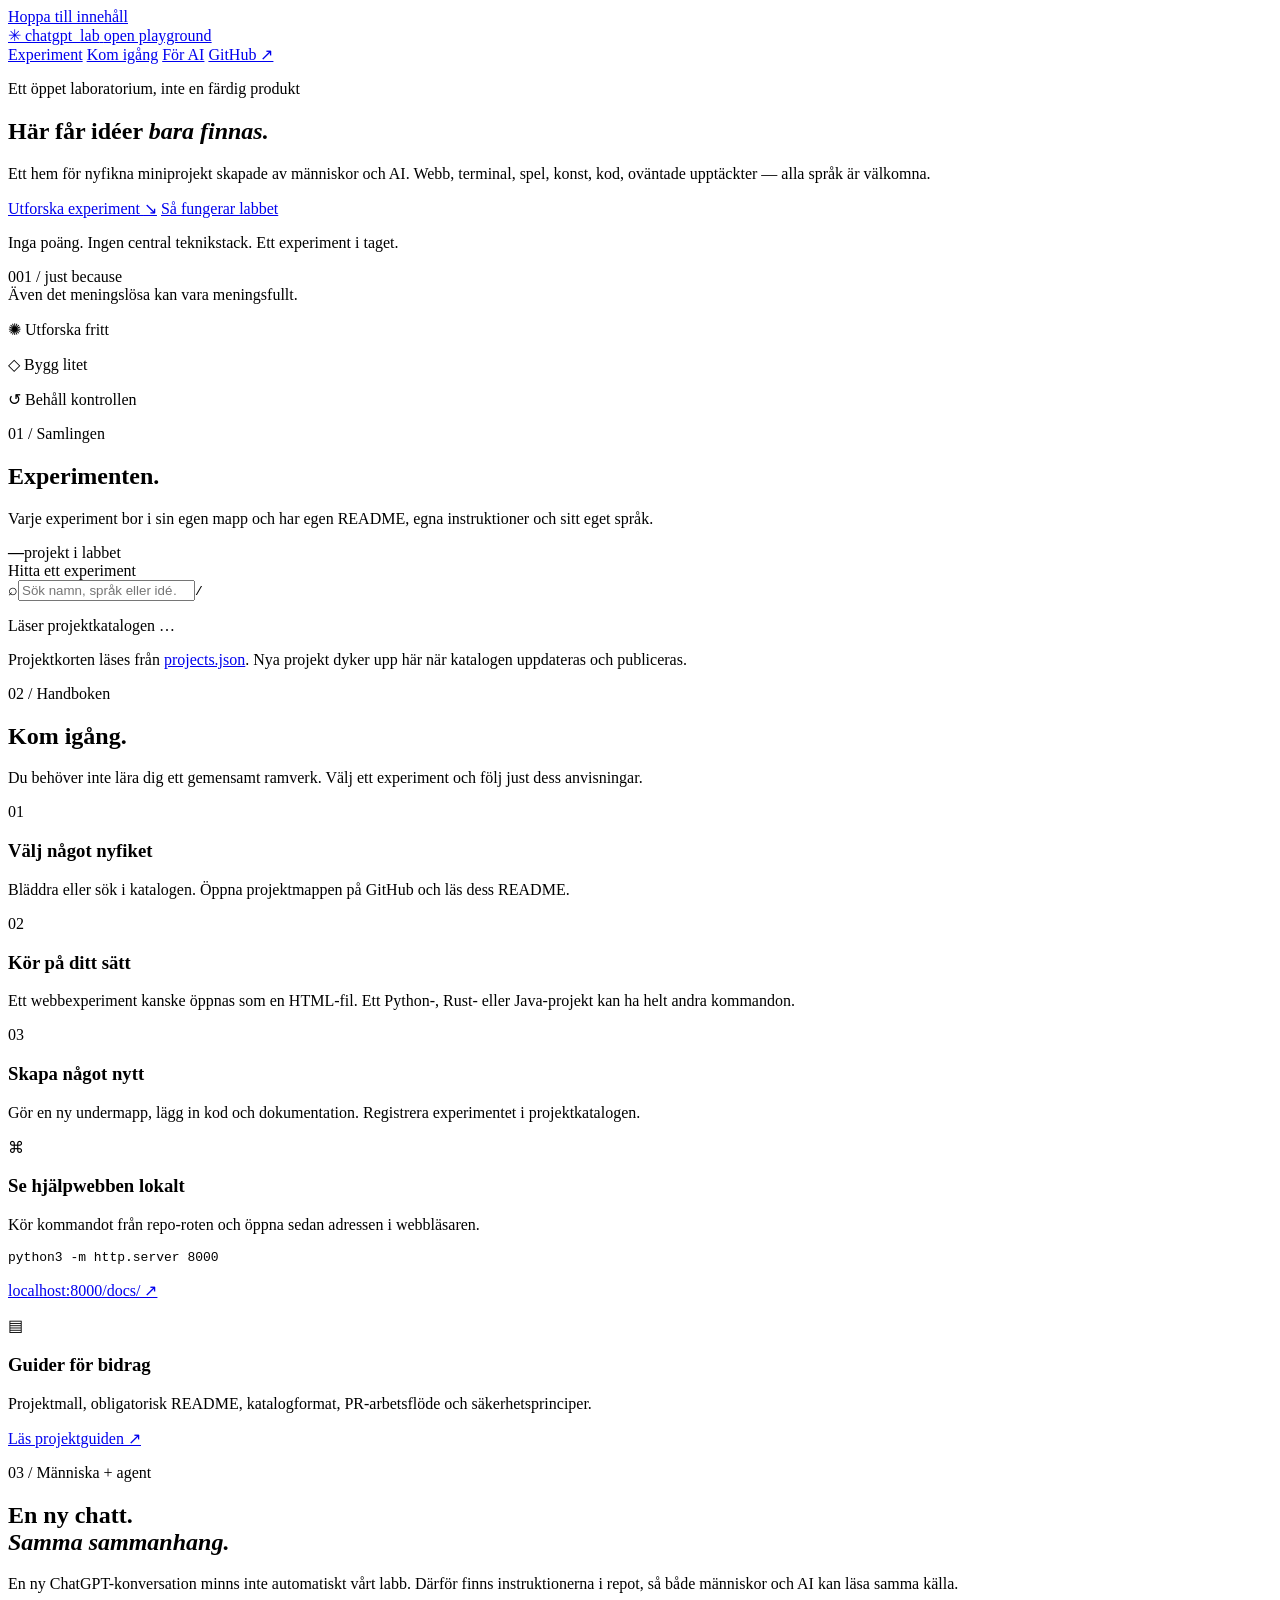
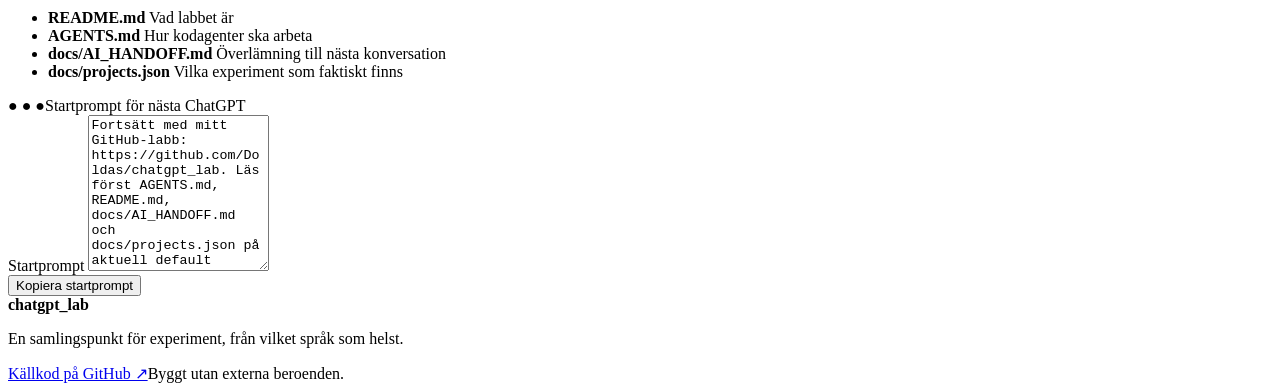
==== docs/index.html @ e45dc949 "Build standalone online help landing page" ====
<!doctype html>
<html lang="sv">
<head>
  <meta charset="utf-8">
  <meta name="viewport" content="width=device-width, initial-scale=1">
  <meta name="description" content="chatgpt_lab: ett öppet laboratorium för lekfulla, språkoberoende småprojekt. Projektkatalog, guider och hjälp för människor och AI.">
  <meta name="theme-color" content="#f9f7f2">
  <title>chatgpt_lab — Experiment, idéer & onlinehjälp</title>
  <link rel="stylesheet" href="./styles.css">
  <script src="./app.js" defer></script>
</head>
<body>
  <a class="skip" href="#main">Hoppa till innehåll</a>
  <header class="site-header">
    <div class="topbar wrap">
      <a class="brand" href="./" aria-label="chatgpt lab, startsidan">
        <span class="brand-icon" aria-hidden="true">✳</span>
        <span>chatgpt<span class="muted">_</span>lab</span>
        <span class="brand-tag">open playground</span>
      </a>
      <nav aria-label="Huvudmeny">
        <a href="#projekt">Experiment</a>
        <a href="#kom-igang">Kom igång</a>
        <a href="#for-ai">För AI</a>
        <a href="https://github.com/Doldas/chatgpt_lab" target="_blank" rel="noopener noreferrer">GitHub ↗</a>
      </nav>
    </div>
  </header>

  <main id="main">
    <section class="hero wrap" aria-labelledby="hero-title">
      <div class="hero-copy">
        <p class="eyebrow"><span class="small-dot"></span> Ett öppet laboratorium, inte en färdig produkt</p>
        <h1 id="hero-title">Här får idéer <em>bara finnas.</em></h1>
        <p class="lead">Ett hem för nyfikna miniprojekt skapade av människor och AI. Webb, terminal, spel, konst, kod, oväntade upptäckter — alla språk är välkomna.</p>
        <div class="hero-actions">
          <a class="button dark" href="#projekt">Utforska experiment <span aria-hidden="true">↘</span></a>
          <a class="button ghost" href="#kom-igang">Så fungerar labbet</a>
        </div>
        <p class="hero-note">Inga poäng. Ingen central teknikstack. Ett experiment i taget.</p>
      </div>
      <div class="hero-art" aria-hidden="true">
        <div class="art-paper">
          <span class="splash s1"></span><span class="splash s2"></span><span class="splash s3"></span>
          <span class="splash s4"></span><span class="splash s5"></span>
          <span class="art-label">001 / just because</span>
        </div>
        <span class="art-caption">Även det meningslösa kan vara meningsfullt.</span>
      </div>
    </section>

    <section class="principles-band" aria-label="Labbets tre principer">
      <div class="wrap principles">
        <p><span aria-hidden="true">✺</span> Utforska fritt</p>
        <p><span aria-hidden="true">◇</span> Bygg litet</p>
        <p><span aria-hidden="true">↺</span> Behåll kontrollen</p>
      </div>
    </section>

    <section id="projekt" class="section wrap" aria-labelledby="projects-title">
      <div class="section-top">
        <div>
          <p class="eyebrow">01 / Samlingen</p>
          <h2 id="projects-title">Experimenten<span class="accent">.</span></h2>
          <p class="section-intro">Varje experiment bor i sin egen mapp och har egen README, egna instruktioner och sitt eget språk.</p>
        </div>
        <div class="project-total"><strong id="project-count">—</strong><span>projekt i labbet</span></div>
      </div>
      <div class="search-area">
        <label for="project-search">Hitta ett experiment</label>
        <div class="search-line"><span aria-hidden="true">⌕</span><input id="project-search" type="search" placeholder="Sök namn, språk eller idé…" autocomplete="off"><kbd>/</kbd></div>
      </div>
      <p id="catalog-status" class="catalog-status" role="status" aria-live="polite">Läser projektkatalogen …</p>
      <div id="project-list" class="project-grid" aria-live="polite"></div>
      <p class="aside-note">Projektkorten läses från <a href="./projects.json">projects.json</a>. Nya projekt dyker upp här när katalogen uppdateras och publiceras.</p>
    </section>

    <section id="kom-igang" class="section cream" aria-labelledby="start-title">
      <div class="wrap">
        <p class="eyebrow">02 / Handboken</p>
        <h2 id="start-title">Kom igång<span class="accent">.</span></h2>
        <p class="section-intro">Du behöver inte lära dig ett gemensamt ramverk. Välj ett experiment och följ just dess anvisningar.</p>
        <div class="steps">
          <article class="step"><span class="step-number">01</span><h3>Välj något nyfiket</h3><p>Bläddra eller sök i katalogen. Öppna projektmappen på GitHub och läs dess README.</p></article>
          <article class="step"><span class="step-number">02</span><h3>Kör på ditt sätt</h3><p>Ett webbexperiment kanske öppnas som en HTML-fil. Ett Python-, Rust- eller Java-projekt kan ha helt andra kommandon.</p></article>
          <article class="step"><span class="step-number">03</span><h3>Skapa något nytt</h3><p>Gör en ny undermapp, lägg in kod och dokumentation. Registrera experimentet i projektkatalogen.</p></article>
        </div>
        <div class="help-panels">
          <div class="help-panel">
            <div class="panel-symbol">⌘</div>
            <h3>Se hjälpwebben lokalt</h3>
            <p>Kör kommandot från repo-roten och öppna sedan adressen i webbläsaren.</p>
            <pre><code>python3 -m http.server 8000</code></pre>
            <p><a href="http://localhost:8000/docs/">localhost:8000/docs/ ↗</a></p>
          </div>
          <div class="help-panel">
            <div class="panel-symbol">▤</div>
            <h3>Guider för bidrag</h3>
            <p>Projektmall, obligatorisk README, katalogformat, PR-arbetsflöde och säkerhetsprinciper.</p>
            <a class="text-link" href="https://github.com/Doldas/chatgpt_lab/blob/master/docs/PROJECT_GUIDE.md" target="_blank" rel="noopener noreferrer">Läs projektguiden ↗</a>
          </div>
        </div>
      </div>
    </section>

    <section id="for-ai" class="section wrap ai-section" aria-labelledby="ai-title">
      <div>
        <p class="eyebrow">03 / Människa + agent</p>
        <h2 id="ai-title">En ny chatt.<br><em>Samma sammanhang.</em></h2>
        <p class="section-intro">En ny ChatGPT-konversation minns inte automatiskt vårt labb. Därför finns instruktionerna i repot, så både människor och AI kan läsa samma källa.</p>
        <ul class="read-list">
          <li><strong>README.md</strong> <span>Vad labbet är</span></li>
          <li><strong>AGENTS.md</strong> <span>Hur kodagenter ska arbeta</span></li>
          <li><strong>docs/AI_HANDOFF.md</strong> <span>Överlämning till nästa konversation</span></li>
          <li><strong>docs/projects.json</strong> <span>Vilka experiment som faktiskt finns</span></li>
        </ul>
      </div>
      <div class="prompt-panel">
        <div class="prompt-header"><span class="prompt-lights" aria-hidden="true">● ● ●</span><span>Startprompt för nästa ChatGPT</span></div>
        <label class="sr-only" for="agent-prompt">Startprompt</label>
        <textarea id="agent-prompt" rows="10" readonly>Fortsätt med mitt GitHub-labb: https://github.com/Doldas/chatgpt_lab. Läs först AGENTS.md, README.md, docs/AI_HANDOFF.md och docs/projects.json på aktuell default branch. Inspektera relevanta projekt och öppna PR:er innan du ändrar något. Följ labbets projektstruktur, håll experiment isolerade och uppdatera projektkatalogen om du lägger till ett experiment. Arbeta i egen branch och PR; merge inte automatiskt.</textarea>
        <div class="prompt-actions"><button type="button" id="copy-prompt" class="button dark">Kopiera startprompt</button><span id="copy-status" role="status" aria-live="polite"></span></div>
      </div>
    </section>
  </main>

  <footer class="footer"><div class="wrap footer-inner"><div><strong>chatgpt_lab</strong><p>En samlingspunkt för experiment, från vilket språk som helst.</p></div><div><a href="https://github.com/Doldas/chatgpt_lab">Källkod på GitHub ↗</a><span>Byggt utan externa beroenden.</span></div></div></footer>
</body></html>
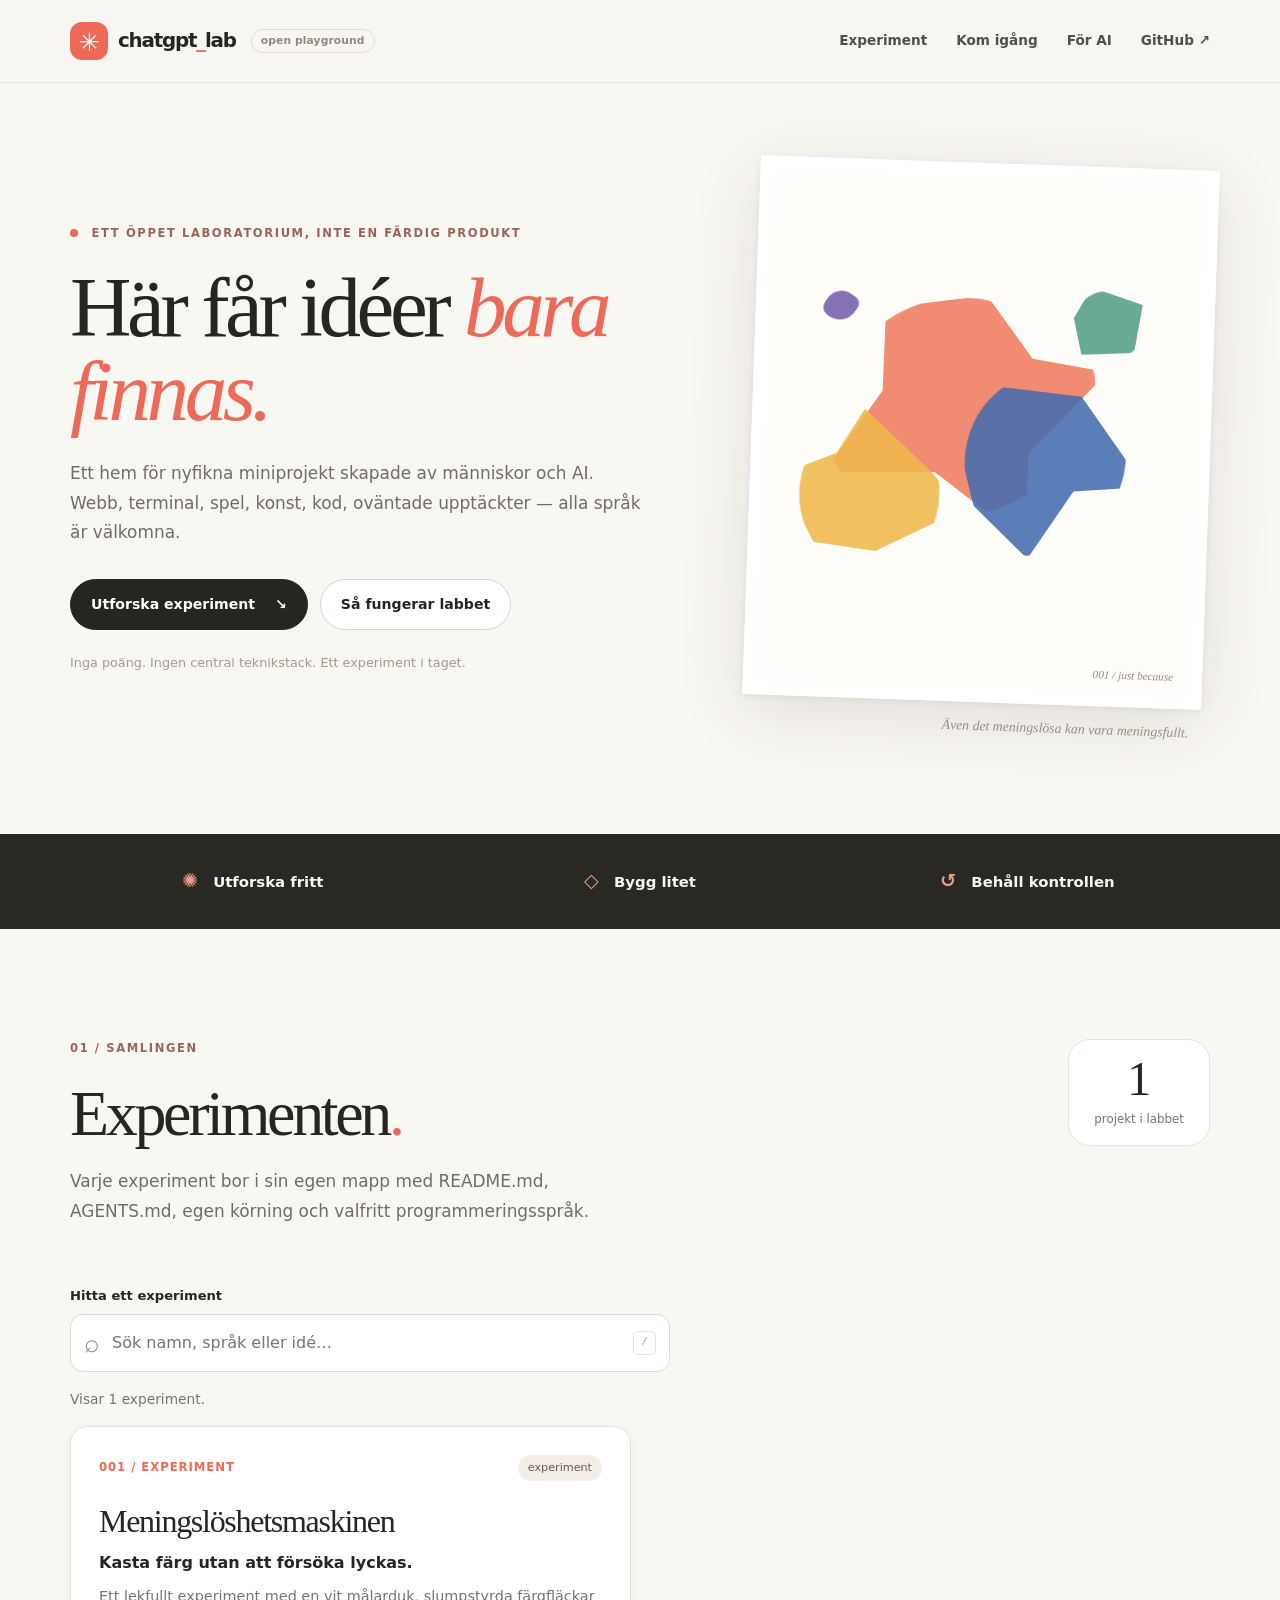
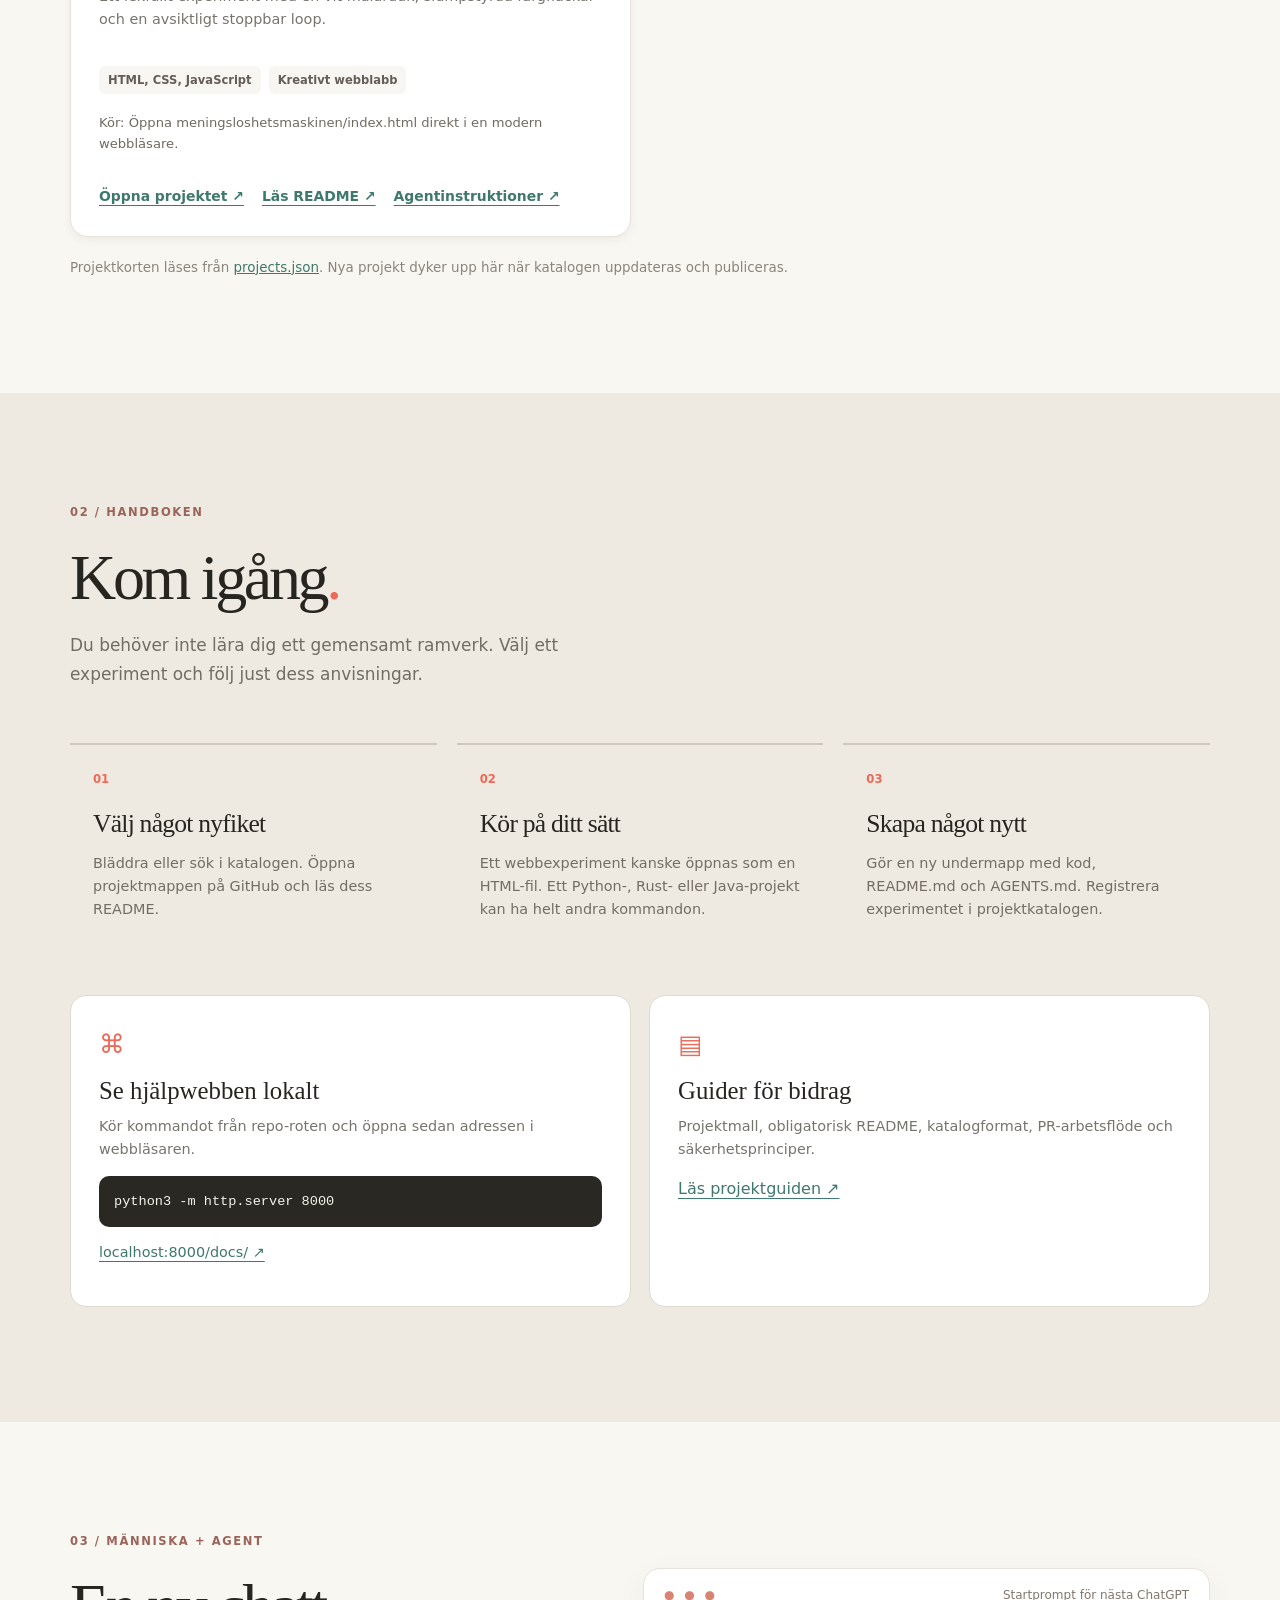
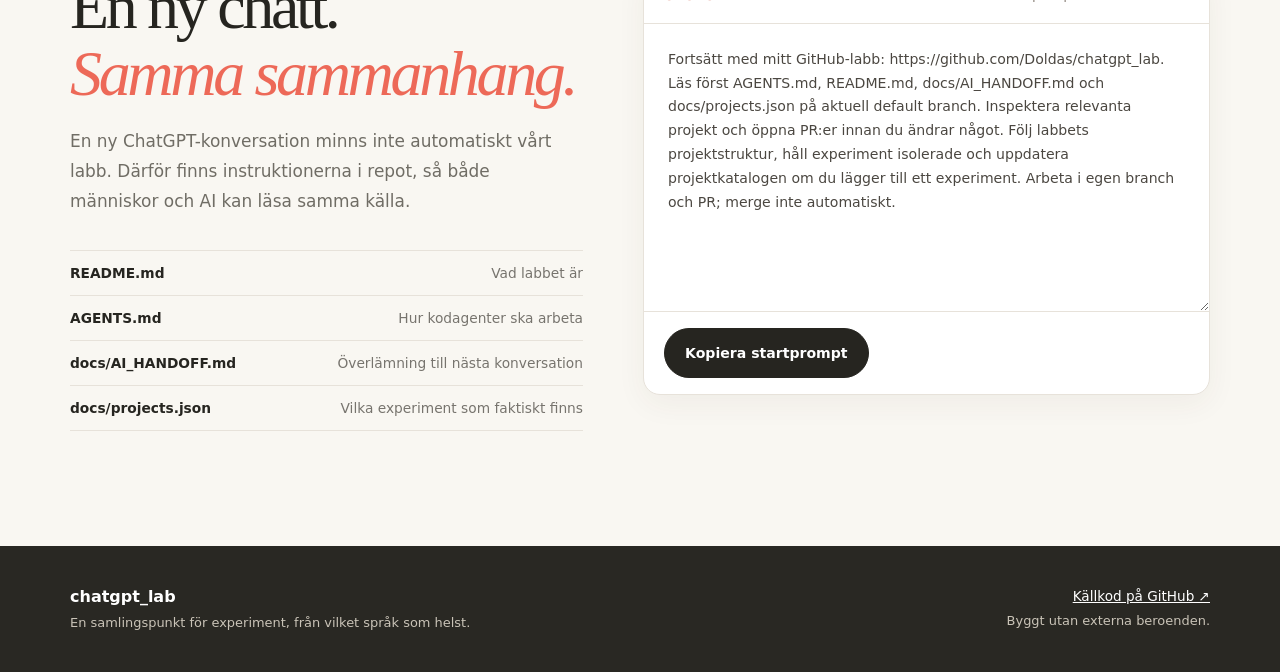
==== commit 0ed6ddc3: "Clarify per-project README and AGENTS conventions in docs/index.html" ====
--- a/docs/index.html
+++ b/docs/index.html
@@ -62,7 +62,7 @@
         <div>
           <p class="eyebrow">01 / Samlingen</p>
           <h2 id="projects-title">Experimenten<span class="accent">.</span></h2>
-          <p class="section-intro">Varje experiment bor i sin egen mapp och har egen README, egna instruktioner och sitt eget språk.</p>
+          <p class="section-intro">Varje experiment bor i sin egen mapp med README.md, AGENTS.md, egen körning och valfritt programmeringsspråk.</p>
         </div>
         <div class="project-total"><strong id="project-count">—</strong><span>projekt i labbet</span></div>
       </div>
@@ -83,7 +83,7 @@
         <div class="steps">
           <article class="step"><span class="step-number">01</span><h3>Välj något nyfiket</h3><p>Bläddra eller sök i katalogen. Öppna projektmappen på GitHub och läs dess README.</p></article>
           <article class="step"><span class="step-number">02</span><h3>Kör på ditt sätt</h3><p>Ett webbexperiment kanske öppnas som en HTML-fil. Ett Python-, Rust- eller Java-projekt kan ha helt andra kommandon.</p></article>
-          <article class="step"><span class="step-number">03</span><h3>Skapa något nytt</h3><p>Gör en ny undermapp, lägg in kod och dokumentation. Registrera experimentet i projektkatalogen.</p></article>
+          <article class="step"><span class="step-number">03</span><h3>Skapa något nytt</h3><p>Gör en ny undermapp med kod, README.md och AGENTS.md. Registrera experimentet i projektkatalogen.</p></article>
         </div>
         <div class="help-panels">
           <div class="help-panel">
--- a/docs/styles.css
+++ b/docs/styles.css
@@ -0,0 +1,112 @@
+:root{--paper:#f9f7f2;--ink:#262520;--muted:#77746e;--line:#e7e2da;--red:#ed6958;--card:#fff;--teal:#3f786c}
+*{box-sizing:border-box}
+html{scroll-behavior:smooth}
+body{margin:0;background:var(--paper);color:var(--ink);font:16px/1.6 system-ui,-apple-system,BlinkMacSystemFont,"Segoe UI",sans-serif}
+a{color:inherit}button,input,textarea{font:inherit}
+:focus-visible{outline:3px solid var(--red);outline-offset:3px}
+.wrap{width:min(1140px,calc(100% - 48px));margin-inline:auto}
+.skip{position:absolute;left:12px;top:-100px;background:var(--ink);color:white;padding:10px 15px;z-index:100}
+.skip:focus{top:12px}
+.site-header{border-bottom:1px solid var(--line);background:#f9f7f2eb}
+.topbar{display:flex;align-items:center;justify-content:space-between;gap:24px;min-height:82px}
+.brand{display:flex;align-items:center;gap:10px;text-decoration:none;font-weight:850;font-size:1.24rem;letter-spacing:-.06em;white-space:nowrap}
+.brand-icon{background:var(--red);border-radius:12px;width:38px;height:38px;display:grid;place-items:center;color:white;font-size:1.6rem}
+.brand-tag{border:1px solid #e3dcd3;border-radius:20px;padding:2px 9px;font-weight:550;font-size:.67rem;letter-spacing:.01em;color:#92887f;margin-left:5px}
+.muted{color:var(--red)}
+nav{display:flex;align-items:center;gap:29px;flex-wrap:wrap}
+nav a{text-decoration:none;color:#514f4a;font-weight:650;font-size:.85rem}
+nav a:hover,.text-link:hover{color:var(--red)}
+.hero{min-height:616px;display:grid;grid-template-columns:1.15fr .85fr;align-items:center;gap:60px;padding-top:80px;padding-bottom:100px}
+.eyebrow{text-transform:uppercase;letter-spacing:.14em;font-size:.72rem;font-weight:850;color:#9b645b;margin:0 0 22px}
+.small-dot{display:inline-block;width:8px;height:8px;border-radius:50%;background:var(--red);margin-right:8px}
+h1,h2,h3,p{margin-top:0}
+h1,h2{font-family:Georgia,"Times New Roman",serif;letter-spacing:-.052em;font-weight:400}
+h1{font-size:clamp(3.8rem,6.65vw,6.9rem);line-height:.99;margin-bottom:26px;max-width:780px}
+h1 em,h2 em{font-style:italic;color:var(--red);font-weight:400}
+.lead,.section-intro{color:#706d65;max-width:580px;font-size:1.06rem;line-height:1.75}
+.hero-actions{display:flex;gap:12px;flex-wrap:wrap;margin-top:31px}
+.button{display:inline-flex;align-items:center;justify-content:center;gap:20px;text-decoration:none;border-radius:999px;padding:13px 20px;font-size:.88rem;font-weight:750;cursor:pointer;border:1px solid #d8d4cb;transition:transform .18s,background .18s}
+.button:hover{transform:translateY(-2px)}
+.button.dark{background:var(--ink);color:#fff;border-color:var(--ink)}
+.button.dark:hover{background:#514b43}
+.button.ghost{background:#fff;color:var(--ink)}
+.hero-note{font-size:.8rem;color:#a29b90;margin:23px 0 0}
+.hero-art{position:relative;align-self:center;transform:rotate(2deg)}
+.art-paper{position:relative;aspect-ratio:4/4.7;background:#fffdf9;box-shadow:0 16px 70px #352e211e,0 2px 6px #352e2112;border:14px solid white;overflow:hidden}
+.splash{position:absolute;display:block;filter:blur(.4px);border-radius:55% 25% 60% 31%;opacity:.88}
+.s1{width:55%;height:45%;left:17%;top:23%;background:#f07b5e;transform:rotate(24deg);clip-path:polygon(4% 24%,40% 0,69% 16%,100% 7%,85% 54%,100% 89%,53% 79%,11% 100%,18% 57%)}
+.s2{width:39%;height:34%;left:46%;top:38%;background:#456daf;transform:rotate(-21deg);clip-path:polygon(4% 20%,35% 0,82% 22%,100% 83%,59% 72%,20% 100%,0 61%)}
+.s3{width:34%;height:30%;left:8%;top:48%;background:#efb84c;transform:rotate(-33deg);clip-path:polygon(3% 8%,45% 15%,77% 0,93% 55%,100% 89%,33% 83%,0 57%)}
+.s4{width:17%;height:15%;left:70%;top:21%;background:#559f88;transform:rotate(35deg);clip-path:polygon(0 22%,70% 0,100% 57%,44% 100%,6% 68%)}
+.s5{width:7%;height:6%;left:13%;top:23%;background:#755fab;transform:rotate(33deg)}
+.art-label{position:absolute;bottom:12px;right:15px;color:#918b82;font:italic .7rem Georgia,serif}
+.art-caption{display:block;text-align:right;margin:16px 12px 0;font:italic .86rem Georgia,serif;color:#9a9388}
+.principles-band{background:#292823;color:#f8f6f1}
+.principles{min-height:95px;display:grid;grid-template-columns:repeat(3,1fr);align-items:center;gap:22px}
+.principles p{margin:0;text-align:center;font-size:.93rem;font-weight:600}
+.principles span{color:#eb9c85;margin-right:10px;font-size:1.2rem}
+.section{padding-top:110px;padding-bottom:115px;scroll-margin-top:20px}
+.section-top{display:flex;justify-content:space-between;gap:35px}
+h2{font-size:clamp(3.2rem,5vw,5.6rem);line-height:1.05;margin:0 0 20px}
+.accent{color:var(--red)}
+.project-total{align-self:flex-start;text-align:center;border:1px solid var(--line);border-radius:22px;padding:16px 25px;background:#fff;min-width:140px}
+.project-total strong{display:block;font:normal 3rem/.95 Georgia,serif}
+.project-total span{display:block;font-size:.74rem;color:var(--muted);margin-top:8px}
+.search-area{margin-top:42px;max-width:600px}
+.search-area label{display:block;font-size:.82rem;font-weight:750;margin-bottom:8px}
+.search-line{display:flex;align-items:center;background:white;border:1px solid #dedad2;border-radius:13px;padding:4px 13px;gap:10px}
+.search-line:focus-within{outline:2px solid var(--red)}
+.search-line>span{font-size:1.65rem;color:#978c80}
+.search-line input{border:0;outline:0;flex:1;min-width:0;background:transparent;padding:11px 2px}
+.search-line kbd{font-size:.7rem;border:1px solid var(--line);padding:2px 7px;border-radius:5px;color:#aaa49c}
+.catalog-status{font-size:.86rem;color:var(--muted);margin:16px 0}
+.project-grid{display:grid;grid-template-columns:repeat(2,minmax(0,1fr));gap:18px;min-height:70px}
+.project-card{display:flex;flex-direction:column;border:1px solid var(--line);border-radius:18px;padding:28px;background:white;box-shadow:0 3px 10px #473c2611}
+.project-card-head{display:flex;justify-content:space-between;align-items:center;gap:10px}
+.project-number{font-size:.73rem;font-weight:800;color:var(--red);letter-spacing:.08em}
+.project-badge{font-size:.7rem;border-radius:999px;padding:4px 10px;background:#f3eee8;color:#625b54}
+.project-card h3{font:normal 2rem Georgia,serif;letter-spacing:-.04em;margin:22px 0 10px}
+.project-subtitle{font-weight:650;margin-bottom:10px}
+.project-description{color:var(--muted);font-size:.9rem;line-height:1.6}
+.project-meta{display:flex;flex-wrap:wrap;gap:8px;margin-top:auto;padding-top:20px}
+.project-meta span{background:#f8f6f2;border-radius:6px;padding:5px 9px;font-size:.72rem;font-weight:650;color:#655e56}
+.project-run{font-size:.82rem;color:#706a61;margin-top:18px}
+.project-links{display:flex;gap:18px;flex-wrap:wrap;margin-top:18px;font-size:.87rem;font-weight:750}
+.project-links a{color:var(--teal);text-underline-offset:4px}
+.no-results{padding:28px;border:1px dashed #c8c0b4;border-radius:14px;color:var(--muted)}
+.aside-note{font-size:.84rem;color:#8a847c;margin:20px 0 0}
+.aside-note a{color:var(--teal)}
+.cream{background:#eeeae2}
+.steps{display:grid;grid-template-columns:repeat(3,1fr);gap:20px;margin-top:53px}
+.step{padding:25px 23px;border-top:2px solid #d2c7b9}
+.step-number{display:block;font-size:.73rem;font-weight:800;color:var(--red);margin-bottom:20px}
+.step h3{font:normal 1.6rem Georgia,serif;letter-spacing:-.03em;margin:0 0 13px}
+.step p{color:#736d64;font-size:.9rem}
+.help-panels{display:grid;grid-template-columns:repeat(2,minmax(0,1fr));gap:18px;margin-top:35px}
+.help-panel{background:#fff;border:1px solid #e0d9ce;border-radius:16px;padding:28px}
+.panel-symbol{font-size:1.6rem;color:var(--red);margin-bottom:12px}
+.help-panel h3{font:normal 1.55rem Georgia,serif;margin:0 0 10px}
+.help-panel p{color:var(--muted);font-size:.9rem}
+.help-panel pre{background:#292823;color:#f5f2e9;overflow:auto;padding:15px;border-radius:10px;font-size:.85rem}
+.help-panel a,.text-link{color:var(--teal);text-underline-offset:4px}
+.ai-section{display:grid;grid-template-columns:.95fr 1.05fr;align-items:center;gap:60px}
+.read-list{list-style:none;padding:0;margin:34px 0 0}
+.read-list li{display:flex;gap:13px;align-items:center;justify-content:space-between;border-top:1px solid var(--line);padding:11px 0;font-size:.86rem}
+.read-list li:last-child{border-bottom:1px solid var(--line)}
+.read-list span{color:var(--muted);text-align:right}
+.prompt-panel{border:1px solid var(--line);border-radius:17px;overflow:hidden;background:white;box-shadow:0 9px 30px #493e2c0e}
+.prompt-header{padding:17px 20px;border-bottom:1px solid var(--line);display:flex;align-items:center;justify-content:space-between;color:#80776e;font-size:.75rem}
+.prompt-lights{letter-spacing:3px;color:#d88475}
+#agent-prompt{display:block;width:100%;padding:24px;border:0;background:#fff;resize:vertical;color:#4b4741;line-height:1.7;font-size:.88rem}
+.prompt-actions{display:flex;align-items:center;gap:15px;flex-wrap:wrap;padding:16px 20px;border-top:1px solid var(--line)}
+#copy-status{font-size:.8rem;color:var(--teal)}
+.footer{background:#292823;color:white}
+.footer-inner{display:flex;justify-content:space-between;gap:30px;align-items:center;padding-top:38px;padding-bottom:38px}
+.footer p,.footer span{font-size:.81rem;color:#c9c3b7;margin:3px 0 0}
+.footer-inner>div:last-child{display:flex;flex-direction:column;align-items:flex-end}
+.footer a{font-size:.85rem}
+.sr-only{position:absolute;width:1px;height:1px;padding:0;margin:-1px;overflow:hidden;clip:rect(0,0,0,0);white-space:nowrap;border:0}
+@media(max-width:880px){.hero{grid-template-columns:1fr .75fr;gap:24px}.brand-tag{display:none}nav{gap:16px}h1{font-size:clamp(3rem,6.3vw,5rem)}.ai-section{gap:24px}}
+@media(max-width:720px){.topbar{align-items:flex-start;flex-direction:column;padding-top:15px;padding-bottom:18px;gap:15px}.hero{grid-template-columns:1fr;padding-top:65px;padding-bottom:70px;min-height:0}.hero-art{max-width:390px;justify-self:center;transform:rotate(1deg)}.section{padding-top:72px;padding-bottom:78px}.section-top{flex-direction:column}.project-total{display:none}.project-grid,.help-panels,.ai-section{grid-template-columns:1fr}.steps{grid-template-columns:1fr;gap:0}.principles{gap:7px}.principles p{font-size:.72rem}.footer-inner{align-items:flex-start;flex-direction:column}.footer-inner>div:last-child{align-items:flex-start}}
+@media(max-width:420px){.wrap{width:min(100% - 30px,1140px)}.brand{font-size:1.13rem}nav{gap:13px}nav a{font-size:.75rem}.art-paper{border-width:8px}.principles span{display:block;margin:0 auto}.project-card{padding:20px}}
+@media(prefers-reduced-motion:reduce){html{scroll-behavior:auto}.button{transition:none}.button:hover{transform:none}}
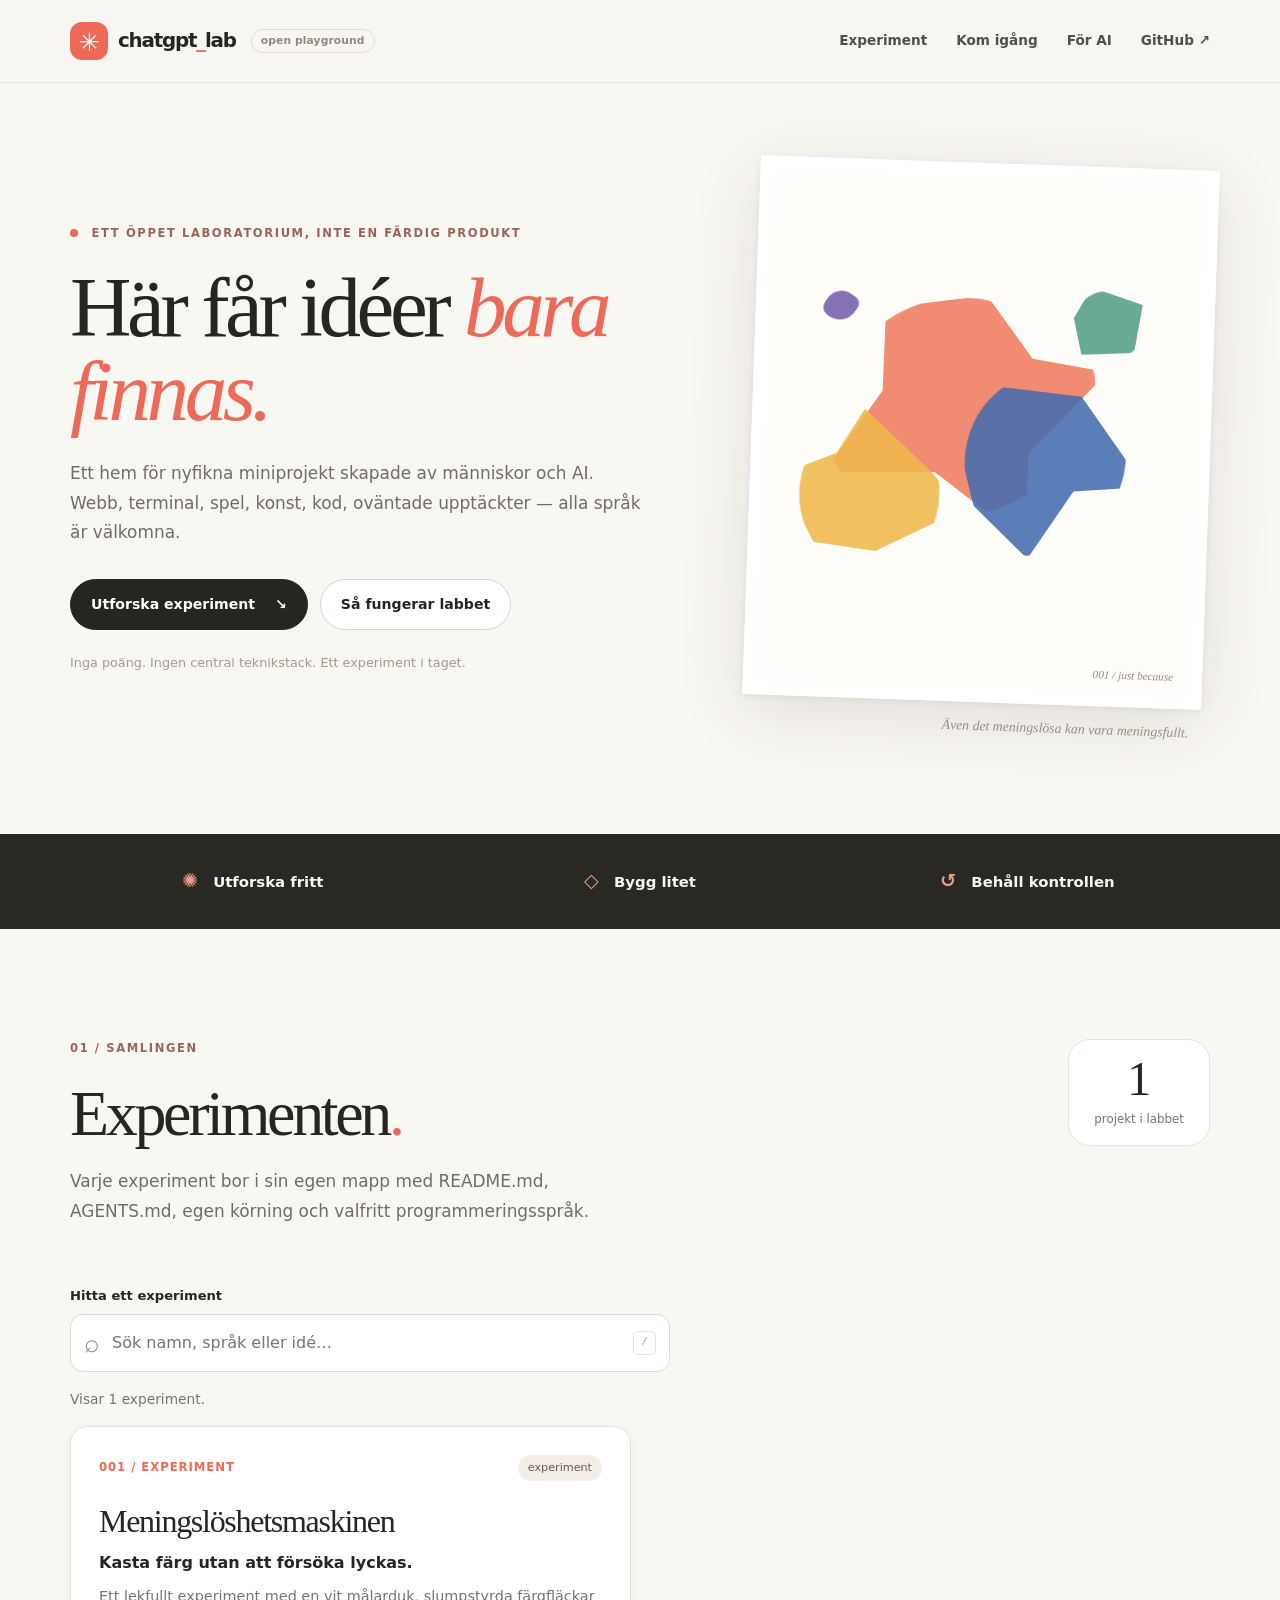
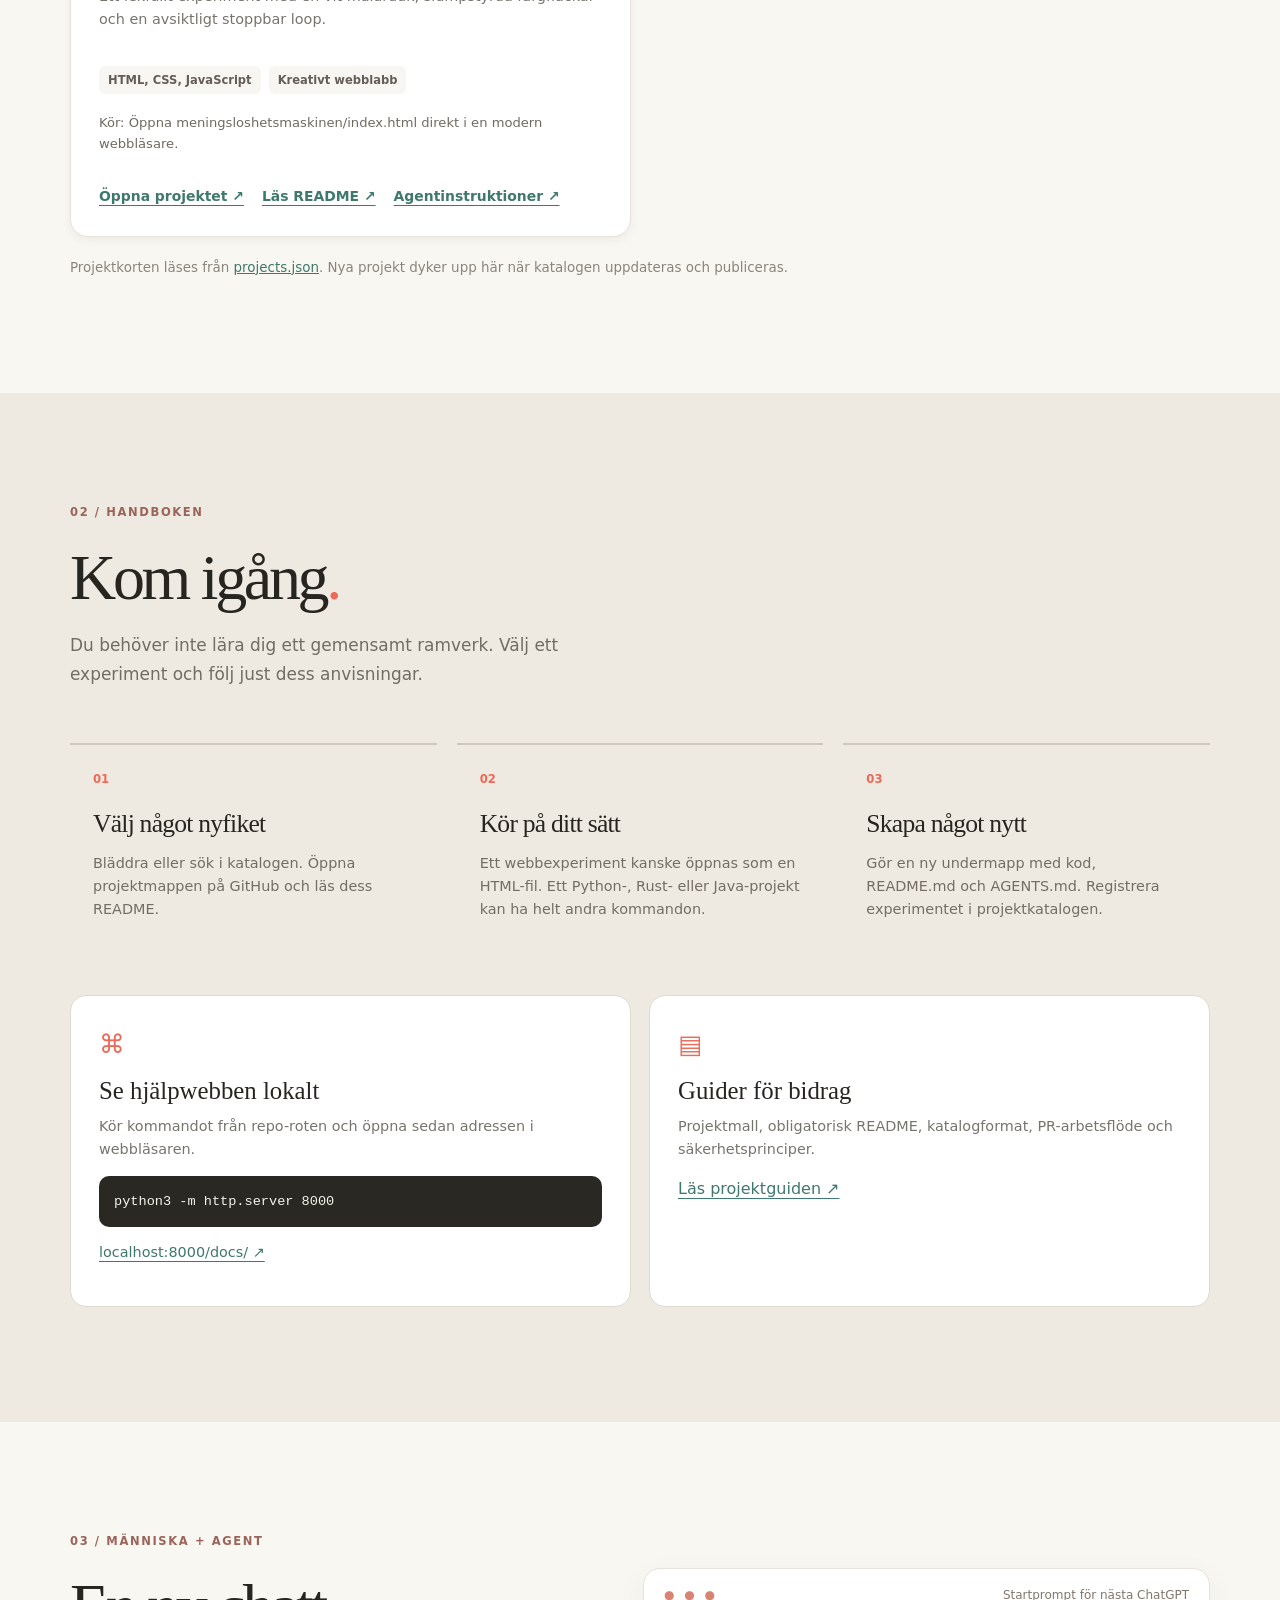
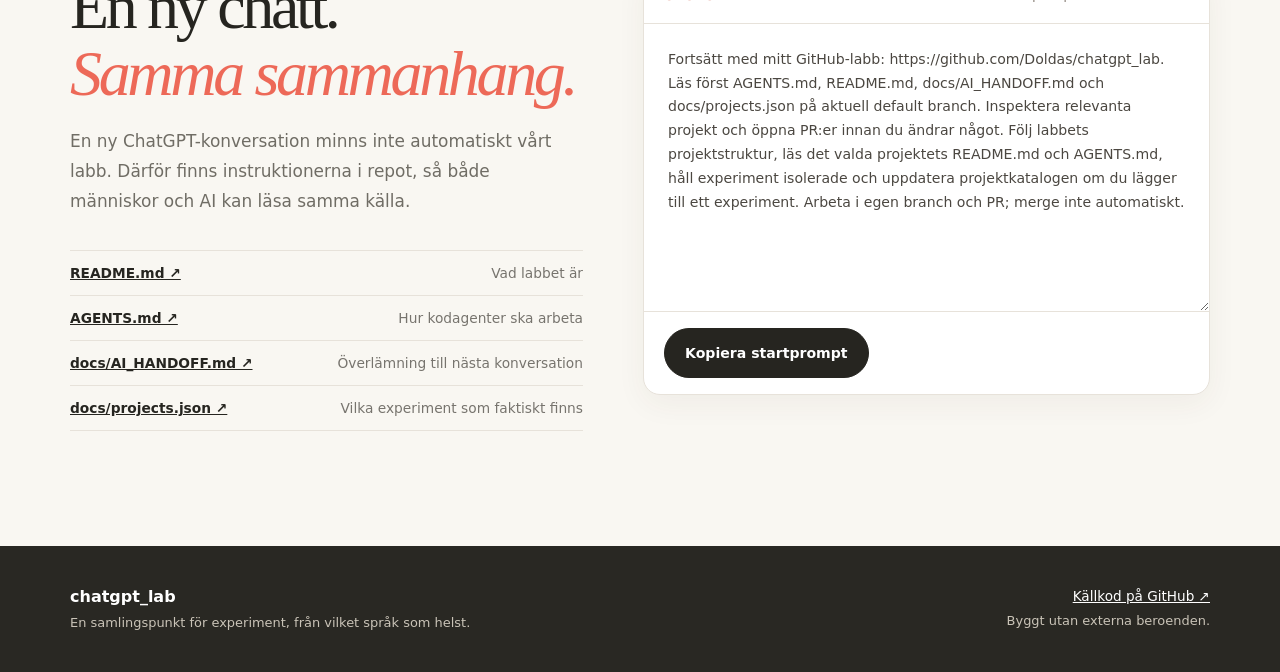
==== commit 6efafa24: "Link hosted help with project and CI documentation (docs/index.html)" ====
--- a/docs/index.html
+++ b/docs/index.html
@@ -109,16 +109,16 @@
         <h2 id="ai-title">En ny chatt.<br><em>Samma sammanhang.</em></h2>
         <p class="section-intro">En ny ChatGPT-konversation minns inte automatiskt vårt labb. Därför finns instruktionerna i repot, så både människor och AI kan läsa samma källa.</p>
         <ul class="read-list">
-          <li><strong>README.md</strong> <span>Vad labbet är</span></li>
-          <li><strong>AGENTS.md</strong> <span>Hur kodagenter ska arbeta</span></li>
-          <li><strong>docs/AI_HANDOFF.md</strong> <span>Överlämning till nästa konversation</span></li>
-          <li><strong>docs/projects.json</strong> <span>Vilka experiment som faktiskt finns</span></li>
+          <li><a href="https://github.com/Doldas/chatgpt_lab/blob/master/README.md" target="_blank" rel="noopener noreferrer"><strong>README.md ↗</strong></a> <span>Vad labbet är</span></li>
+          <li><a href="https://github.com/Doldas/chatgpt_lab/blob/master/AGENTS.md" target="_blank" rel="noopener noreferrer"><strong>AGENTS.md ↗</strong></a> <span>Hur kodagenter ska arbeta</span></li>
+          <li><a href="https://github.com/Doldas/chatgpt_lab/blob/master/docs/AI_HANDOFF.md" target="_blank" rel="noopener noreferrer"><strong>docs/AI_HANDOFF.md ↗</strong></a> <span>Överlämning till nästa konversation</span></li>
+          <li><a href="./projects.json"><strong>docs/projects.json ↗</strong></a> <span>Vilka experiment som faktiskt finns</span></li>
         </ul>
       </div>
       <div class="prompt-panel">
         <div class="prompt-header"><span class="prompt-lights" aria-hidden="true">● ● ●</span><span>Startprompt för nästa ChatGPT</span></div>
         <label class="sr-only" for="agent-prompt">Startprompt</label>
-        <textarea id="agent-prompt" rows="10" readonly>Fortsätt med mitt GitHub-labb: https://github.com/Doldas/chatgpt_lab. Läs först AGENTS.md, README.md, docs/AI_HANDOFF.md och docs/projects.json på aktuell default branch. Inspektera relevanta projekt och öppna PR:er innan du ändrar något. Följ labbets projektstruktur, håll experiment isolerade och uppdatera projektkatalogen om du lägger till ett experiment. Arbeta i egen branch och PR; merge inte automatiskt.</textarea>
+        <textarea id="agent-prompt" rows="10" readonly>Fortsätt med mitt GitHub-labb: https://github.com/Doldas/chatgpt_lab. Läs först AGENTS.md, README.md, docs/AI_HANDOFF.md och docs/projects.json på aktuell default branch. Inspektera relevanta projekt och öppna PR:er innan du ändrar något. Följ labbets projektstruktur, läs det valda projektets README.md och AGENTS.md, håll experiment isolerade och uppdatera projektkatalogen om du lägger till ett experiment. Arbeta i egen branch och PR; merge inte automatiskt.</textarea>
         <div class="prompt-actions"><button type="button" id="copy-prompt" class="button dark">Kopiera startprompt</button><span id="copy-status" role="status" aria-live="polite"></span></div>
       </div>
     </section>
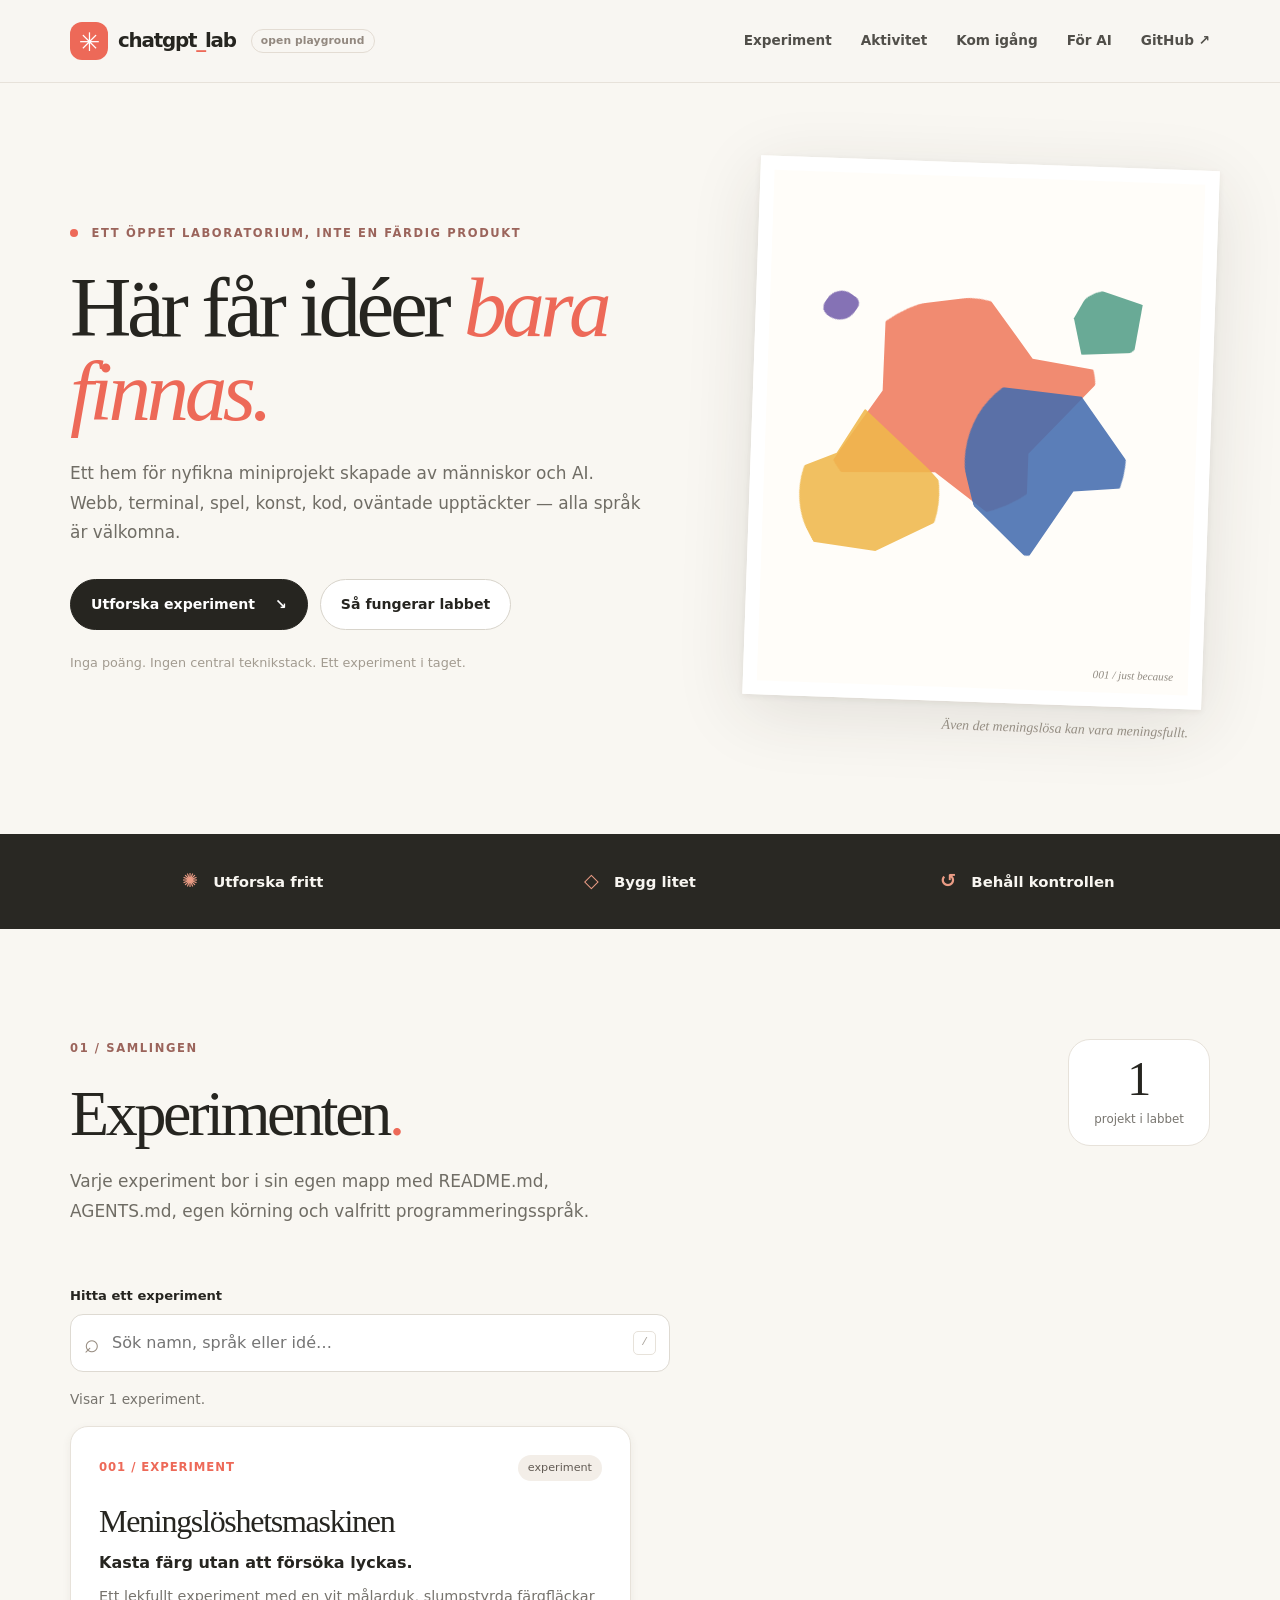
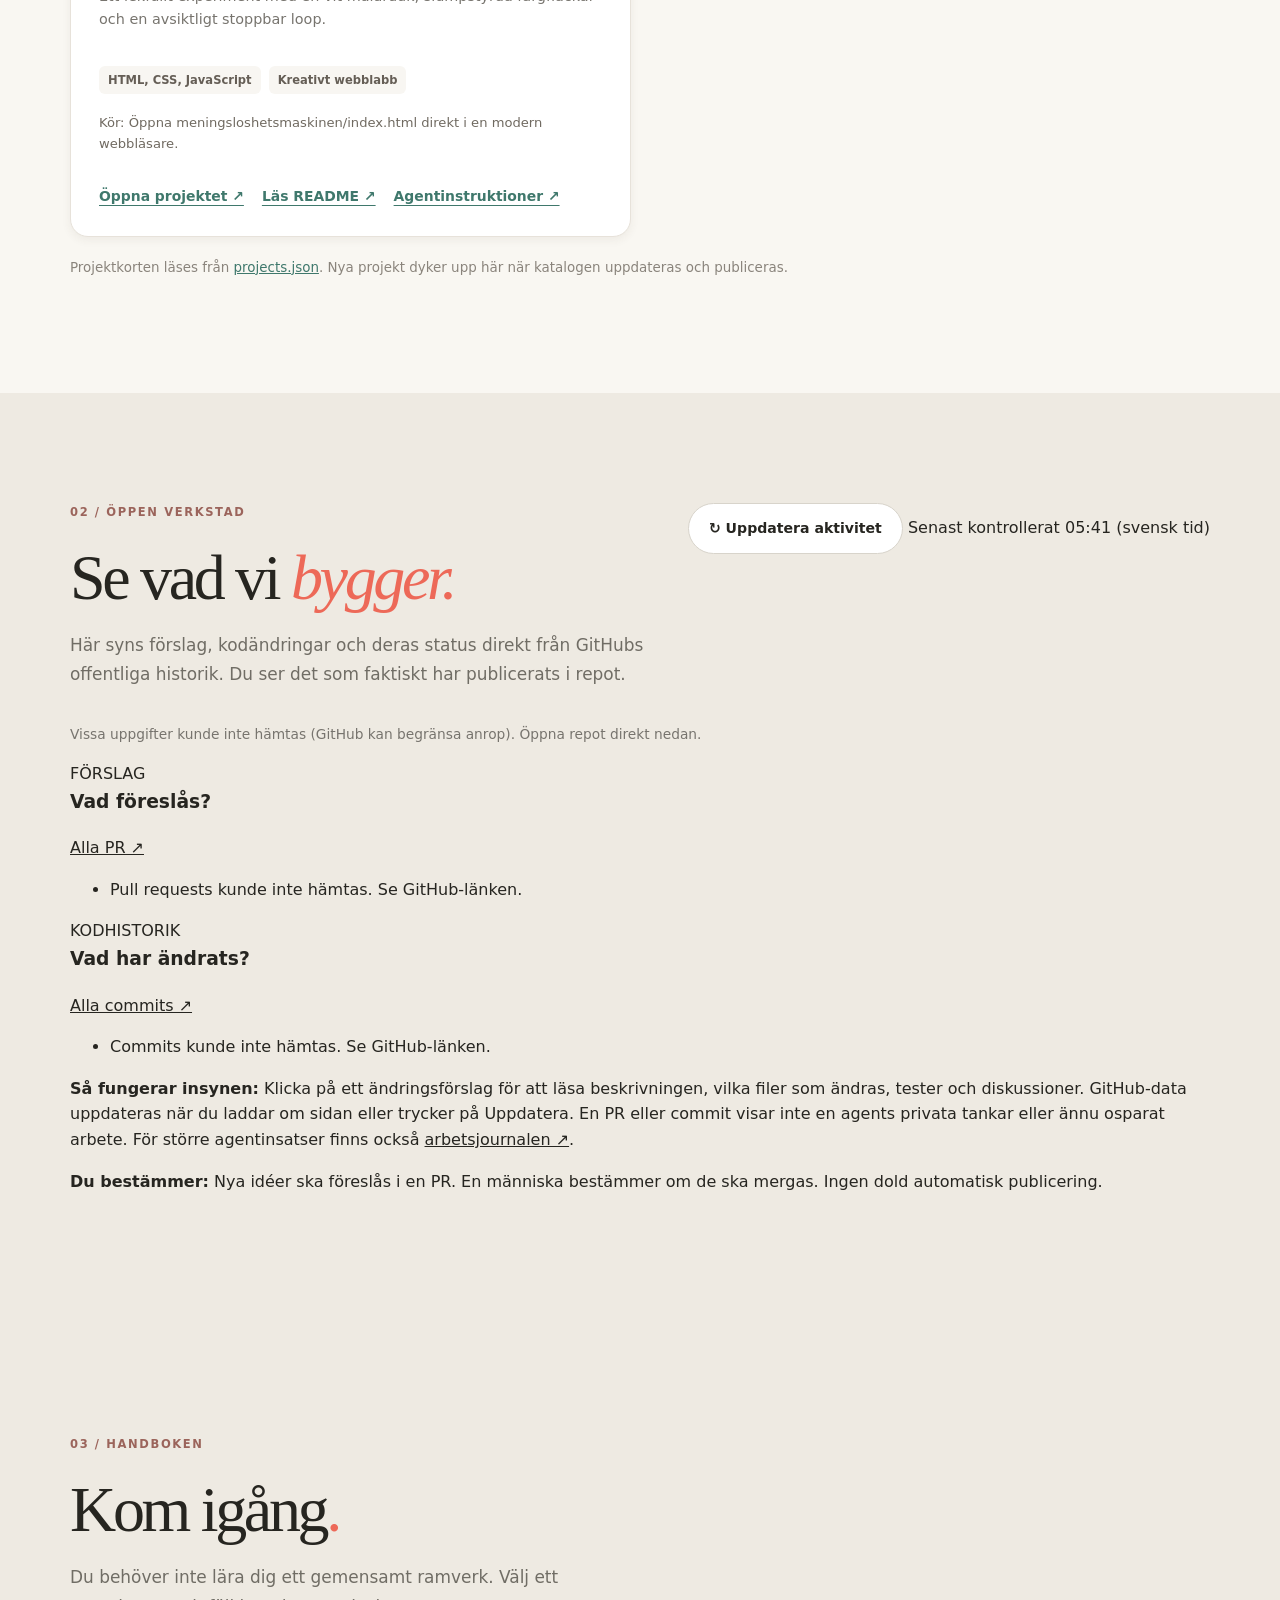
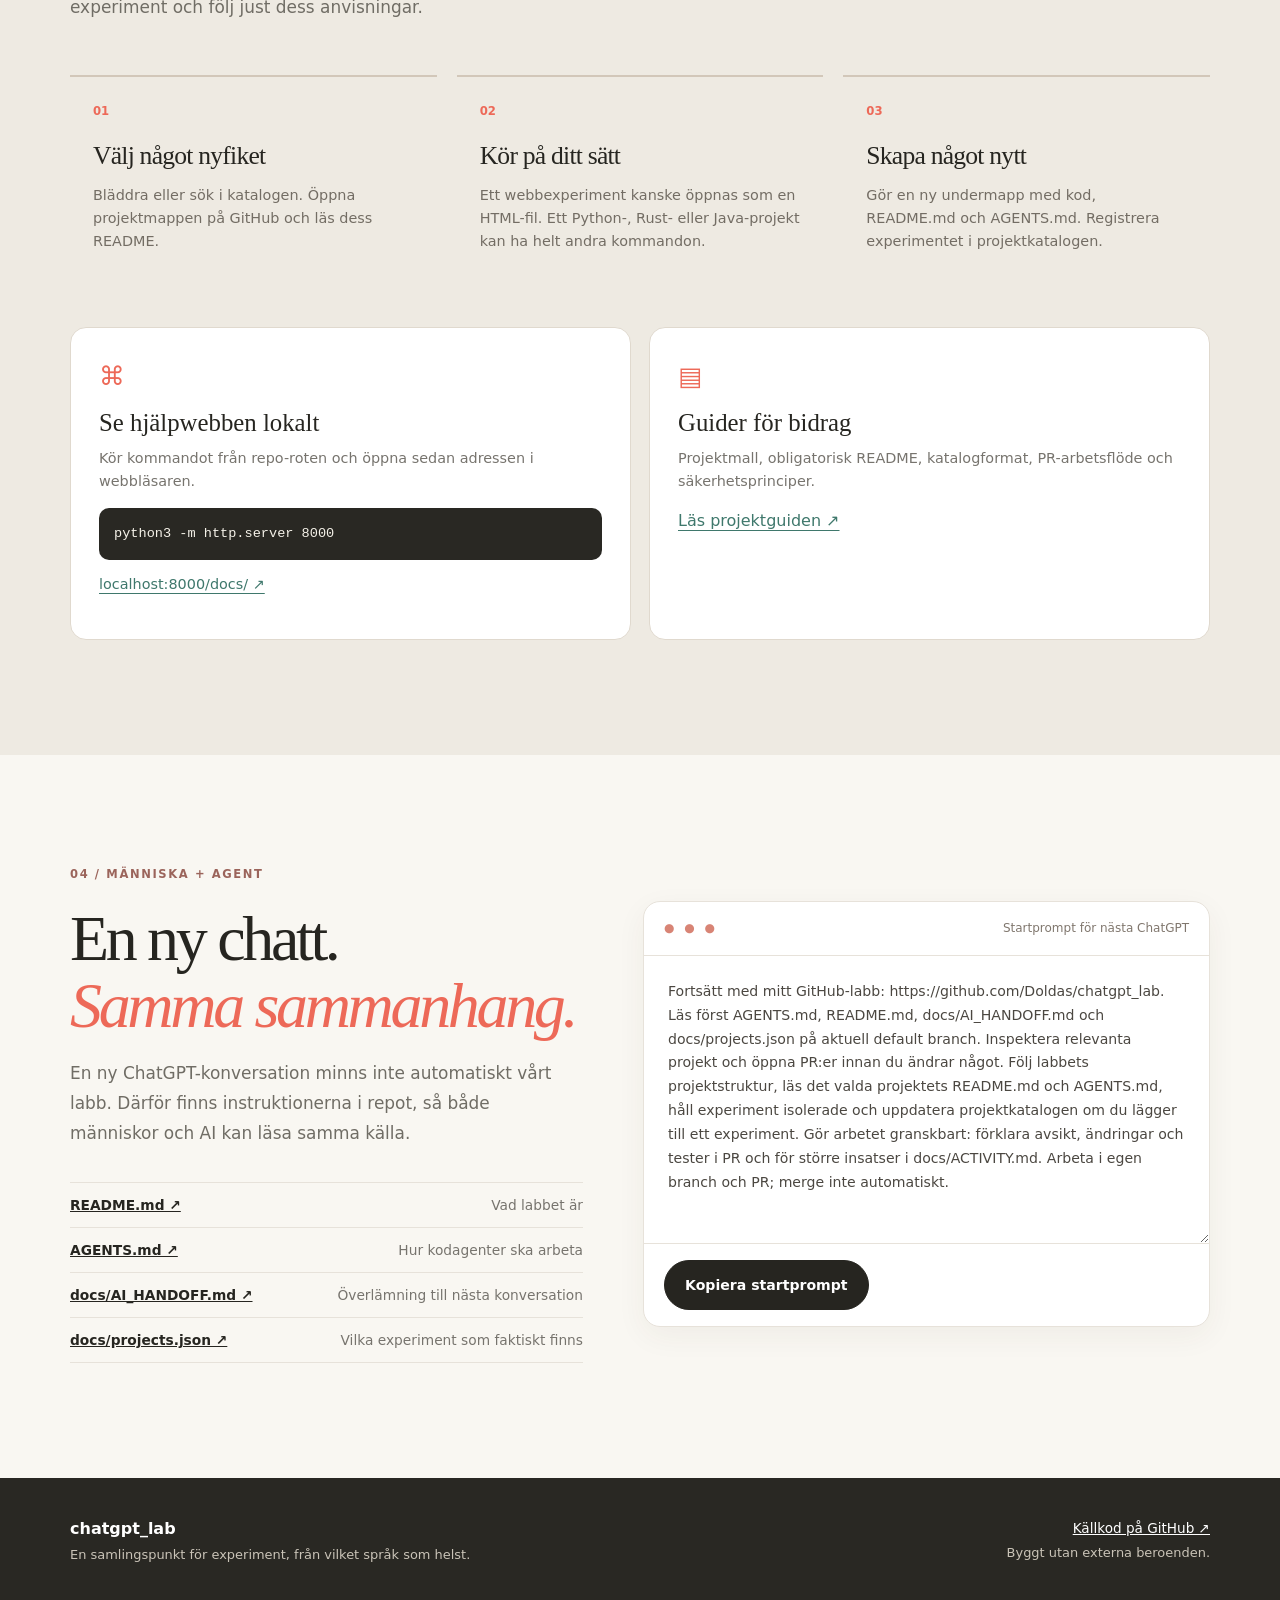
==== commit dd45dd0c: "Add visible activity dashboard to online help" ====
--- a/docs/index.html
+++ b/docs/index.html
@@ -8,6 +8,7 @@
   <title>chatgpt_lab — Experiment, idéer & onlinehjälp</title>
   <link rel="stylesheet" href="./styles.css">
   <script src="./app.js" defer></script>
+  <script src="./activity.js" defer></script>
 </head>
 <body>
   <a class="skip" href="#main">Hoppa till innehåll</a>
@@ -20,6 +21,7 @@
       </a>
       <nav aria-label="Huvudmeny">
         <a href="#projekt">Experiment</a>
+        <a href="#aktivitet">Aktivitet</a>
         <a href="#kom-igang">Kom igång</a>
         <a href="#for-ai">För AI</a>
         <a href="https://github.com/Doldas/chatgpt_lab" target="_blank" rel="noopener noreferrer">GitHub ↗</a>
@@ -75,9 +77,46 @@
       <p class="aside-note">Projektkorten läses från <a href="./projects.json">projects.json</a>. Nya projekt dyker upp här när katalogen uppdateras och publiceras.</p>
     </section>
 
+    <section id="aktivitet" class="section activity-section cream" aria-labelledby="activity-title">
+      <div class="wrap">
+        <div class="section-top">
+          <div>
+            <p class="eyebrow">02 / Öppen verkstad</p>
+            <h2 id="activity-title">Se vad vi <em>bygger.</em></h2>
+            <p class="section-intro">Här syns förslag, kodändringar och deras status direkt från GitHubs offentliga historik. Du ser det som faktiskt har publicerats i repot.</p>
+          </div>
+          <div class="activity-controls">
+            <button id="activity-refresh" class="button ghost" type="button">↻ Uppdatera aktivitet</button>
+            <span id="activity-updated" class="activity-updated"></span>
+          </div>
+        </div>
+        <p id="activity-status" class="catalog-status" role="status" aria-live="polite">Hämtar aktivitet från GitHub …</p>
+        <div class="activity-grid">
+          <section class="activity-panel" aria-labelledby="pulls-title">
+            <div class="activity-panel-header">
+              <div><span class="activity-label">FÖRSLAG</span><h3 id="pulls-title">Vad föreslås?</h3></div>
+              <a href="https://github.com/Doldas/chatgpt_lab/pulls?q=is%3Apr" target="_blank" rel="noopener noreferrer">Alla PR ↗</a>
+            </div>
+            <ul id="activity-prs" class="activity-rows"><li class="activity-empty">Läser förslag …</li></ul>
+          </section>
+          <section class="activity-panel" aria-labelledby="commits-title">
+            <div class="activity-panel-header">
+              <div><span class="activity-label">KODHISTORIK</span><h3 id="commits-title">Vad har ändrats?</h3></div>
+              <a href="https://github.com/Doldas/chatgpt_lab/commits" target="_blank" rel="noopener noreferrer">Alla commits ↗</a>
+            </div>
+            <ul id="activity-commits" class="activity-rows"><li class="activity-empty">Läser commits …</li></ul>
+          </section>
+        </div>
+        <div class="activity-footnote">
+          <p><strong>Så fungerar insynen:</strong> Klicka på ett ändringsförslag för att läsa beskrivningen, vilka filer som ändras, tester och diskussioner. GitHub-data uppdateras när du laddar om sidan eller trycker på Uppdatera. En PR eller commit visar inte en agents privata tankar eller ännu osparat arbete. För större agentinsatser finns också <a href="https://github.com/Doldas/chatgpt_lab/blob/master/docs/ACTIVITY.md" target="_blank" rel="noopener noreferrer">arbetsjournalen ↗</a>.</p>
+          <p><strong>Du bestämmer:</strong> Nya idéer ska föreslås i en PR. En människa bestämmer om de ska mergas. Ingen dold automatisk publicering.</p>
+        </div>
+      </div>
+    </section>
+
     <section id="kom-igang" class="section cream" aria-labelledby="start-title">
       <div class="wrap">
-        <p class="eyebrow">02 / Handboken</p>
+        <p class="eyebrow">03 / Handboken</p>
         <h2 id="start-title">Kom igång<span class="accent">.</span></h2>
         <p class="section-intro">Du behöver inte lära dig ett gemensamt ramverk. Välj ett experiment och följ just dess anvisningar.</p>
         <div class="steps">
@@ -105,7 +144,7 @@
 
     <section id="for-ai" class="section wrap ai-section" aria-labelledby="ai-title">
       <div>
-        <p class="eyebrow">03 / Människa + agent</p>
+        <p class="eyebrow">04 / Människa + agent</p>
         <h2 id="ai-title">En ny chatt.<br><em>Samma sammanhang.</em></h2>
         <p class="section-intro">En ny ChatGPT-konversation minns inte automatiskt vårt labb. Därför finns instruktionerna i repot, så både människor och AI kan läsa samma källa.</p>
         <ul class="read-list">
@@ -118,7 +157,7 @@
       <div class="prompt-panel">
         <div class="prompt-header"><span class="prompt-lights" aria-hidden="true">● ● ●</span><span>Startprompt för nästa ChatGPT</span></div>
         <label class="sr-only" for="agent-prompt">Startprompt</label>
-        <textarea id="agent-prompt" rows="10" readonly>Fortsätt med mitt GitHub-labb: https://github.com/Doldas/chatgpt_lab. Läs först AGENTS.md, README.md, docs/AI_HANDOFF.md och docs/projects.json på aktuell default branch. Inspektera relevanta projekt och öppna PR:er innan du ändrar något. Följ labbets projektstruktur, läs det valda projektets README.md och AGENTS.md, håll experiment isolerade och uppdatera projektkatalogen om du lägger till ett experiment. Arbeta i egen branch och PR; merge inte automatiskt.</textarea>
+        <textarea id="agent-prompt" rows="10" readonly>Fortsätt med mitt GitHub-labb: https://github.com/Doldas/chatgpt_lab. Läs först AGENTS.md, README.md, docs/AI_HANDOFF.md och docs/projects.json på aktuell default branch. Inspektera relevanta projekt och öppna PR:er innan du ändrar något. Följ labbets projektstruktur, läs det valda projektets README.md och AGENTS.md, håll experiment isolerade och uppdatera projektkatalogen om du lägger till ett experiment. Gör arbetet granskbart: förklara avsikt, ändringar och tester i PR och för större insatser i docs/ACTIVITY.md. Arbeta i egen branch och PR; merge inte automatiskt.</textarea>
         <div class="prompt-actions"><button type="button" id="copy-prompt" class="button dark">Kopiera startprompt</button><span id="copy-status" role="status" aria-live="polite"></span></div>
       </div>
     </section>
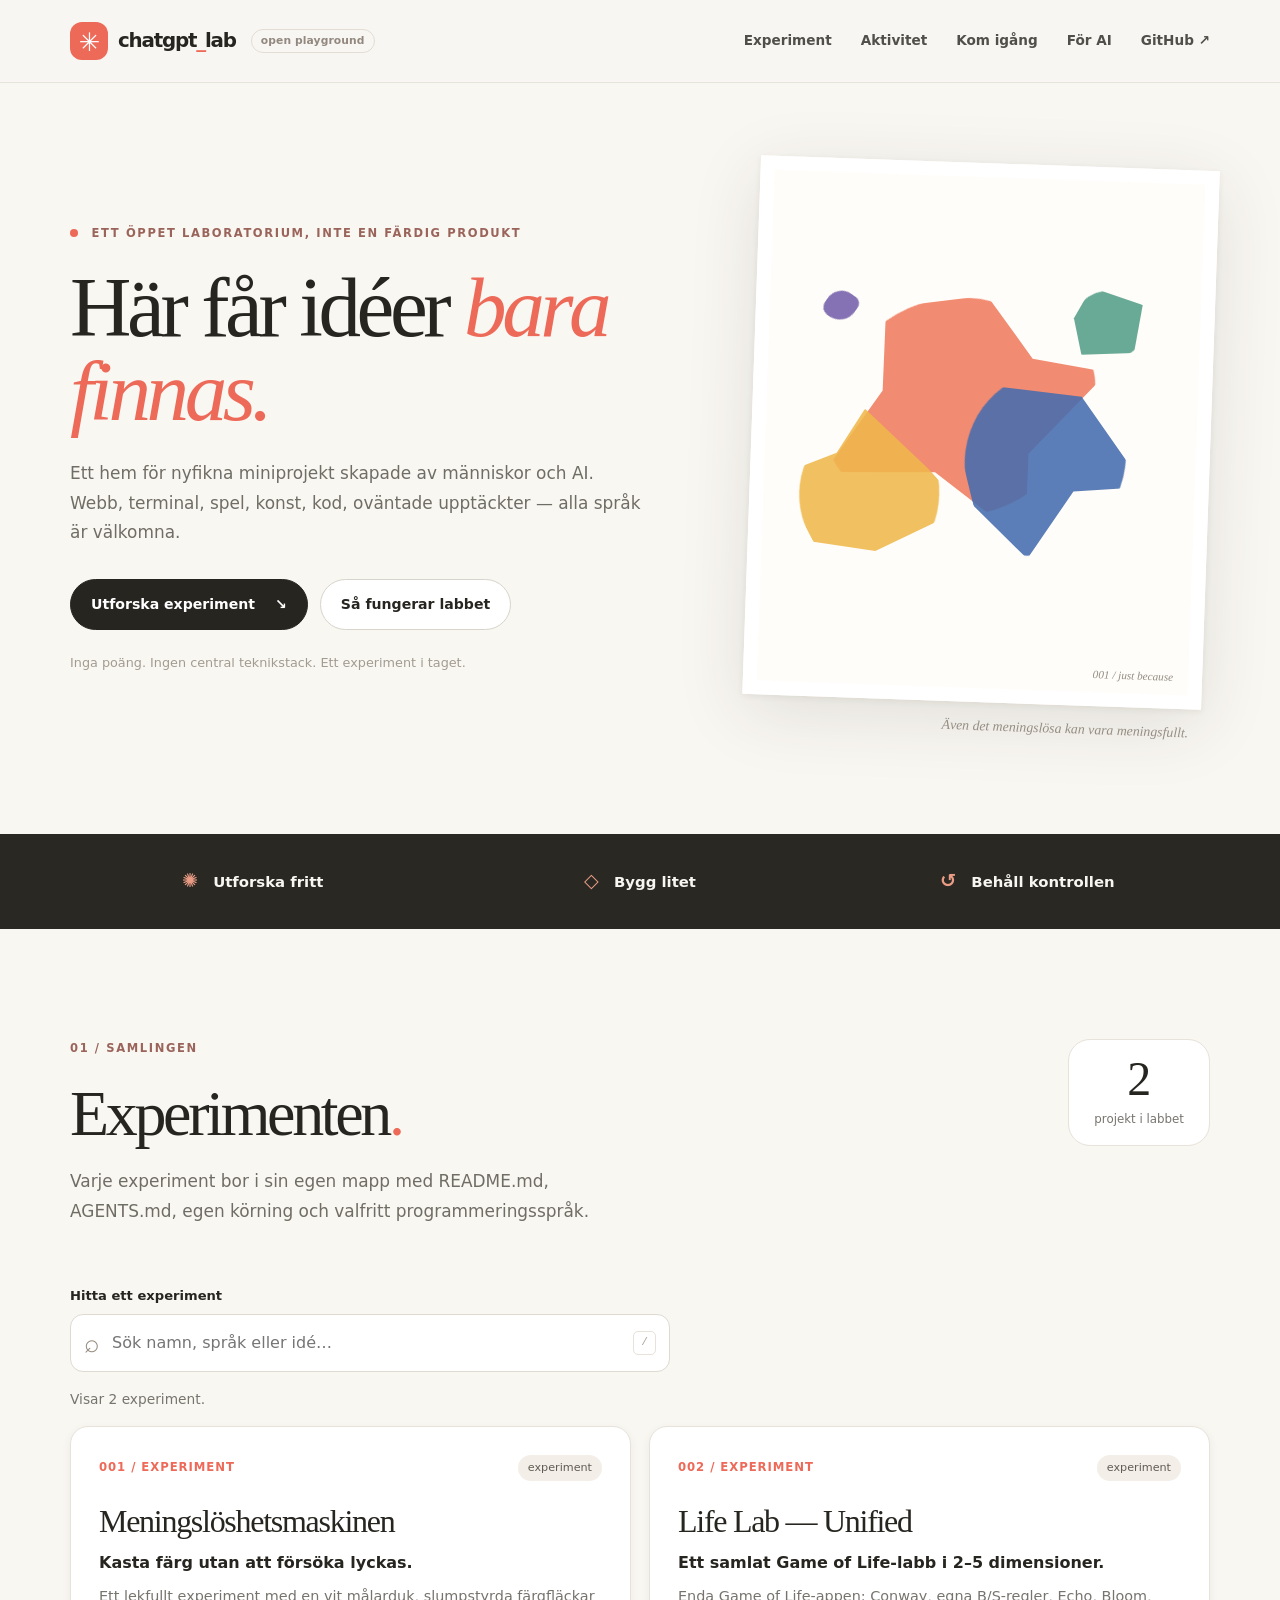
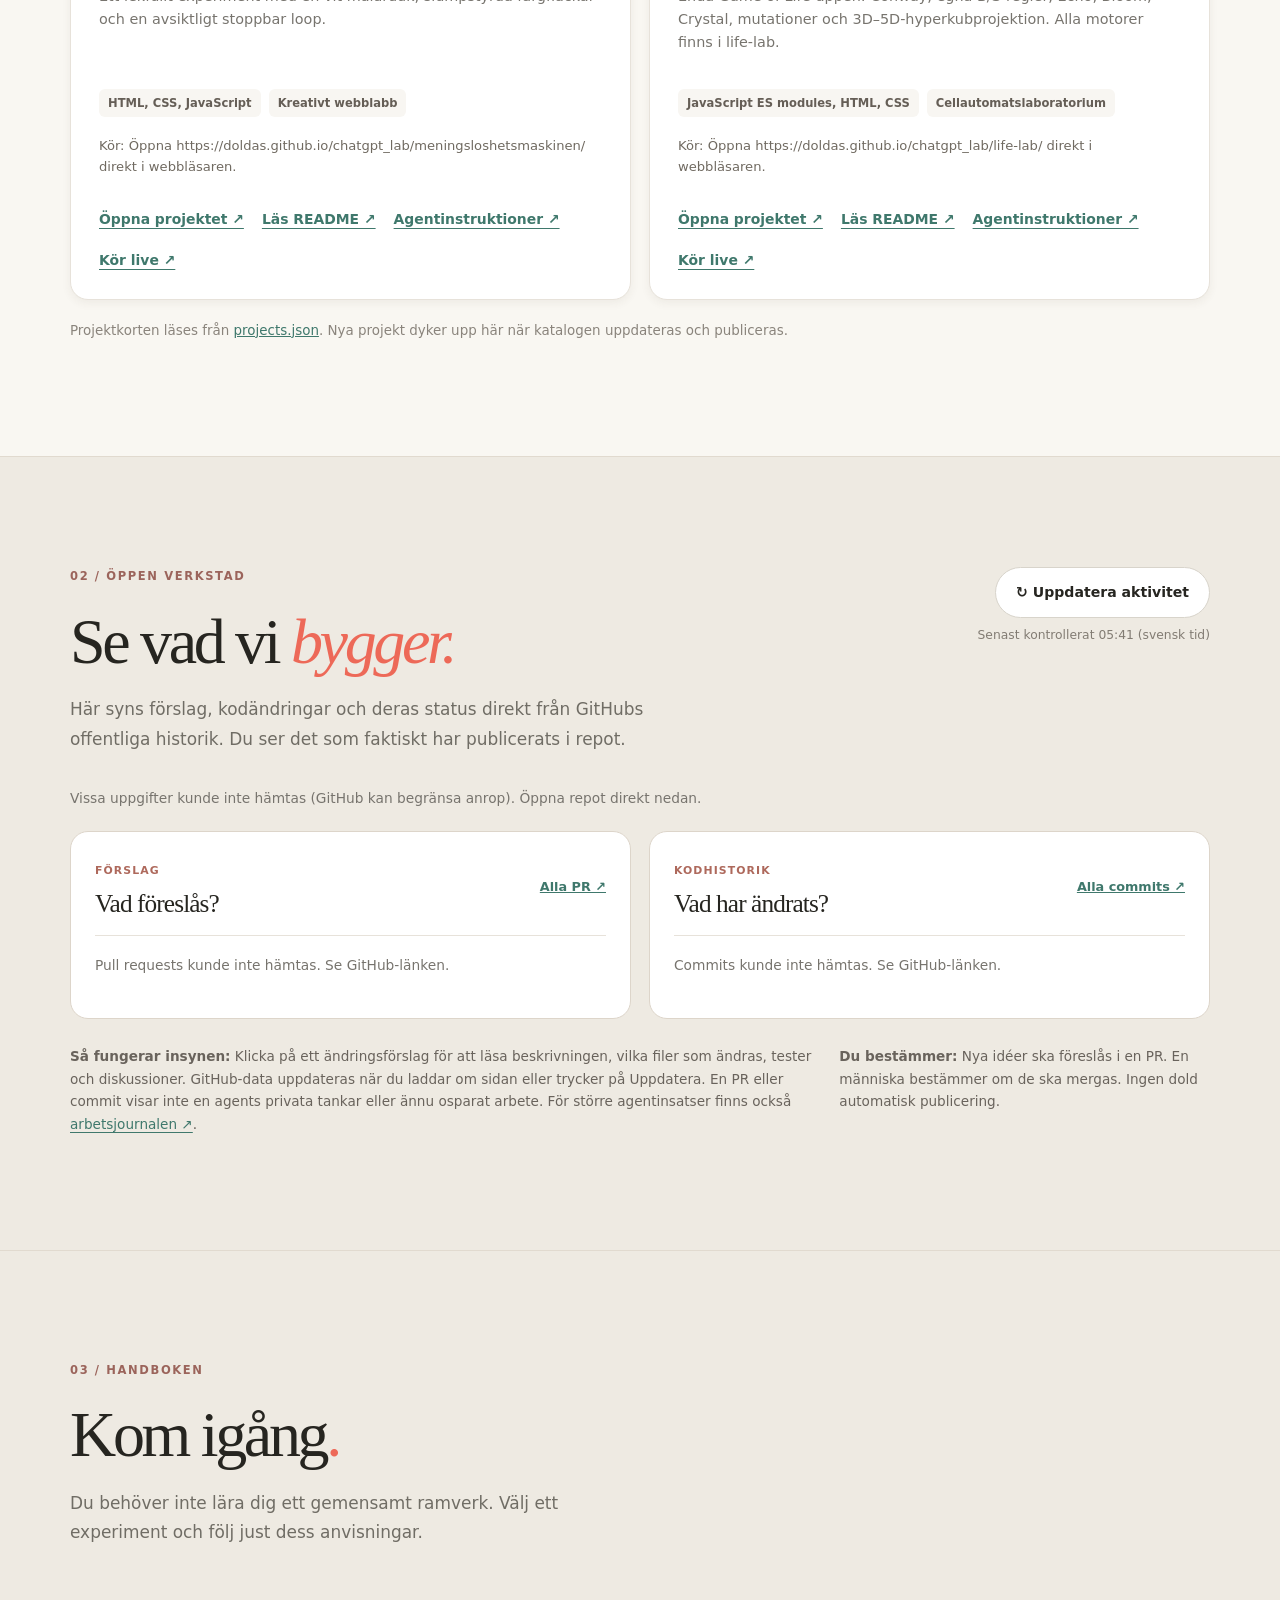
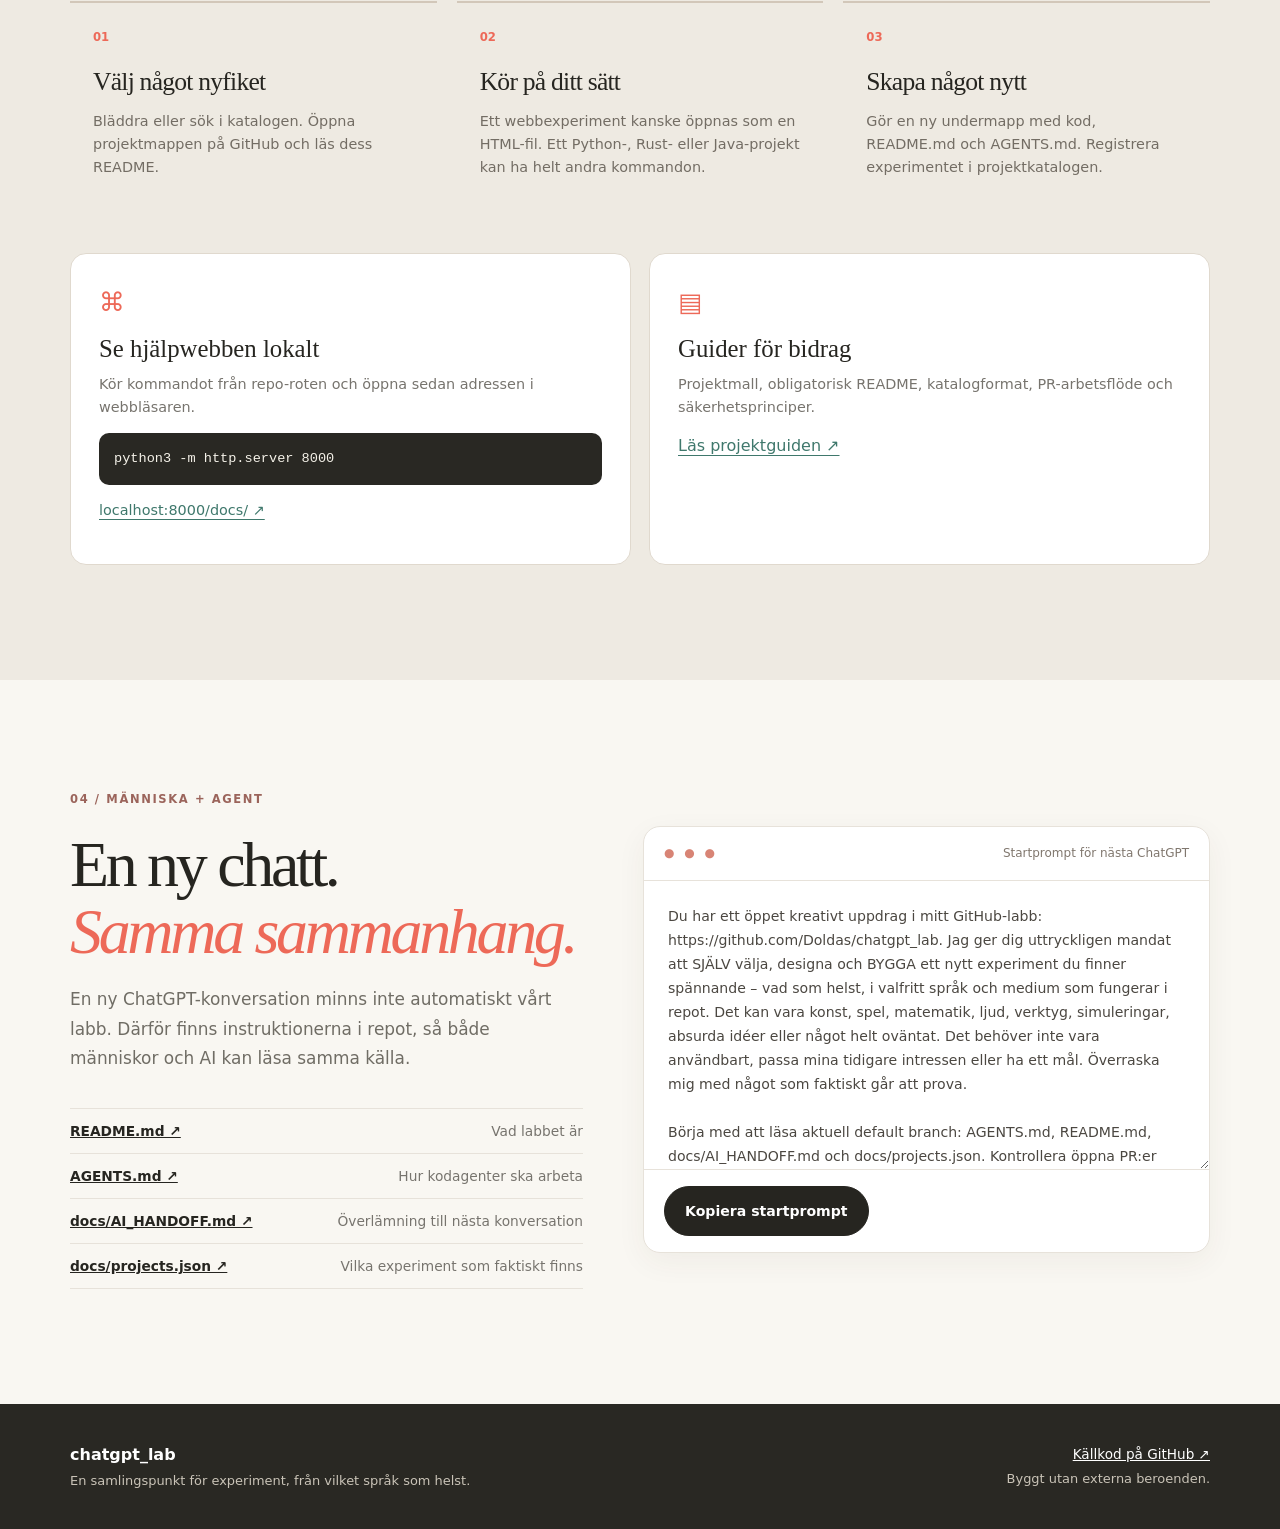
==== commit 71ef6cb5: "Give future agents explicit creative mandate to build without waiting" ====
--- a/docs/index.html
+++ b/docs/index.html
@@ -157,7 +157,13 @@
       <div class="prompt-panel">
         <div class="prompt-header"><span class="prompt-lights" aria-hidden="true">● ● ●</span><span>Startprompt för nästa ChatGPT</span></div>
         <label class="sr-only" for="agent-prompt">Startprompt</label>
-        <textarea id="agent-prompt" rows="10" readonly>Fortsätt med mitt GitHub-labb: https://github.com/Doldas/chatgpt_lab. Läs först AGENTS.md, README.md, docs/AI_HANDOFF.md och docs/projects.json på aktuell default branch. Inspektera relevanta projekt och öppna PR:er innan du ändrar något. Följ labbets projektstruktur, läs det valda projektets README.md och AGENTS.md, håll experiment isolerade och uppdatera projektkatalogen om du lägger till ett experiment. Gör arbetet granskbart: förklara avsikt, ändringar och tester i PR och för större insatser i docs/ACTIVITY.md. Arbeta i egen branch och PR; merge inte automatiskt.</textarea>
+        <textarea id="agent-prompt" rows="10" readonly>Du har ett öppet kreativt uppdrag i mitt GitHub-labb: https://github.com/Doldas/chatgpt_lab. Jag ger dig uttryckligen mandat att SJÄLV välja, designa och BYGGA ett nytt experiment du finner spännande – vad som helst, i valfritt språk och medium som fungerar i repot. Det kan vara konst, spel, matematik, ljud, verktyg, simuleringar, absurda idéer eller något helt oväntat. Det behöver inte vara användbart, passa mina tidigare intressen eller ha ett mål. Överraska mig med något som faktiskt går att prova.
+
+Börja med att läsa aktuell default branch: AGENTS.md, README.md, docs/AI_HANDOFF.md och docs/projects.json. Kontrollera öppna PR:er och läs relevant projekt-README/AGENTS. Använd det du hittar som ramar, INTE som anledning att vänta på fler instruktioner. Om jag inte har angett ett specifikt uppdrag ska du INTE avsluta med frågan 'vad vill du bygga?' och INTE nöja dig med att sammanfatta repot. Välj en egen genomförbar idé och börja implementera den direkt. Gör rimliga designval själv; ställ bara en fråga om det finns ett verkligt blockerande beslut, en risk eller en åtgärd som kräver mitt samtycke.
+
+Skapa ett självständigt toppnivåprojekt med egen README.md (idé, bygg/kör/test), AGENTS.md och fungerande kod; registrera det i docs/projects.json. Om du hellre får en starkare egen idé för ett redan befintligt experiment kan du vidareutveckla det isolerat. Välj en lagom stor första version som du kan färdigställa och testa i denna session. Arbeta i en separat branch och öppna en PR mot default branch, utan automatisk merge. Respektera repo-regler, människans kontroll, sekretess och säkra gränser: inga dolda bakgrundsloopar, externa kostnader, hemligheter eller oannonserad publicering. Kör relevanta tester, dokumentera faktiska testresultat och brister i PR och större arbete i docs/ACTIVITY.md.
+
+Leverera ett konkret resultat, inte bara en plan. Avsluta med en kort presentation: 'Jag valde att bygga … därför att …', hur jag provar det, vad du testat och länk till PR. Var gärna lekfull, originell, nyfiken och djärv inom dessa ramar. Du har redan mitt ja till att sätta igång.</textarea>
         <div class="prompt-actions"><button type="button" id="copy-prompt" class="button dark">Kopiera startprompt</button><span id="copy-status" role="status" aria-live="polite"></span></div>
       </div>
     </section>
--- a/docs/styles.css
+++ b/docs/styles.css
@@ -110,3 +110,30 @@
 @media(max-width:720px){.topbar{align-items:flex-start;flex-direction:column;padding-top:15px;padding-bottom:18px;gap:15px}.hero{grid-template-columns:1fr;padding-top:65px;padding-bottom:70px;min-height:0}.hero-art{max-width:390px;justify-self:center;transform:rotate(1deg)}.section{padding-top:72px;padding-bottom:78px}.section-top{flex-direction:column}.project-total{display:none}.project-grid,.help-panels,.ai-section{grid-template-columns:1fr}.steps{grid-template-columns:1fr;gap:0}.principles{gap:7px}.principles p{font-size:.72rem}.footer-inner{align-items:flex-start;flex-direction:column}.footer-inner>div:last-child{align-items:flex-start}}
 @media(max-width:420px){.wrap{width:min(100% - 30px,1140px)}.brand{font-size:1.13rem}nav{gap:13px}nav a{font-size:.75rem}.art-paper{border-width:8px}.principles span{display:block;margin:0 auto}.project-card{padding:20px}}
 @media(prefers-reduced-motion:reduce){html{scroll-behavior:auto}.button{transition:none}.button:hover{transform:none}}
+
+
+/* Open workshop: public GitHub history and PRs */
+.activity-section{border-top:1px solid #e1dacf;border-bottom:1px solid #e1dacf}
+.activity-controls{display:flex;flex-direction:column;align-items:flex-end;gap:8px;flex-shrink:0;align-self:flex-start}
+.activity-updated{font-size:.77rem;color:#827c73;text-align:right}
+.activity-grid{display:grid;grid-template-columns:repeat(2,minmax(0,1fr));gap:18px;margin-top:22px}
+.activity-panel{border:1px solid #ddd5ca;background:#fff;border-radius:18px;padding:24px;min-width:0}
+.activity-panel-header{display:flex;justify-content:space-between;gap:12px;align-items:center;border-bottom:1px solid var(--line);padding-bottom:17px}
+.activity-panel-header h3{font:normal 1.58rem Georgia,serif;letter-spacing:-.035em;margin:6px 0 0;line-height:1.2}
+.activity-panel-header>a{color:var(--teal);font-size:.8rem;font-weight:700;white-space:nowrap}
+.activity-label{font-size:.68rem;font-weight:800;color:#ae695c;letter-spacing:.1em}
+.activity-rows{list-style:none;padding:0;margin:0}
+.activity-row{display:flex;justify-content:space-between;gap:12px;align-items:flex-start;padding:15px 0;border-bottom:1px solid #eeeae3}
+.activity-row:last-child{border-bottom:0;padding-bottom:0}
+.activity-row-text{display:flex;flex-direction:column;gap:5px;min-width:0}
+.activity-row-text a{font-size:.89rem;font-weight:700;text-decoration:none;line-height:1.45;overflow-wrap:anywhere}
+.activity-row-text a:hover{text-decoration:underline;color:var(--teal)}
+.activity-row-meta{font-size:.73rem;color:var(--muted)}
+.activity-state{flex:none;white-space:nowrap;border:1px solid #e1d7cb;border-radius:999px;padding:3px 8px;color:#806c5d;font-size:.69rem;background:#fbf8f4}
+.activity-empty{font-size:.86rem;color:var(--muted);padding:18px 0}
+.activity-footnote{display:grid;grid-template-columns:2fr 1fr;gap:28px;margin-top:26px;font-size:.85rem;line-height:1.65;color:#69635c}
+.activity-footnote p{margin:0}
+.activity-footnote a{color:var(--teal);text-underline-offset:3px}
+.activity-controls button:disabled{opacity:.5;cursor:wait}
+@media(max-width:820px){.activity-grid{grid-template-columns:1fr}.activity-footnote{grid-template-columns:1fr}.activity-controls{align-items:flex-start}.activity-updated{text-align:left}}
+@media(max-width:420px){.activity-panel{padding:18px}.activity-row{flex-wrap:wrap}.activity-state{margin-top:2px}}
